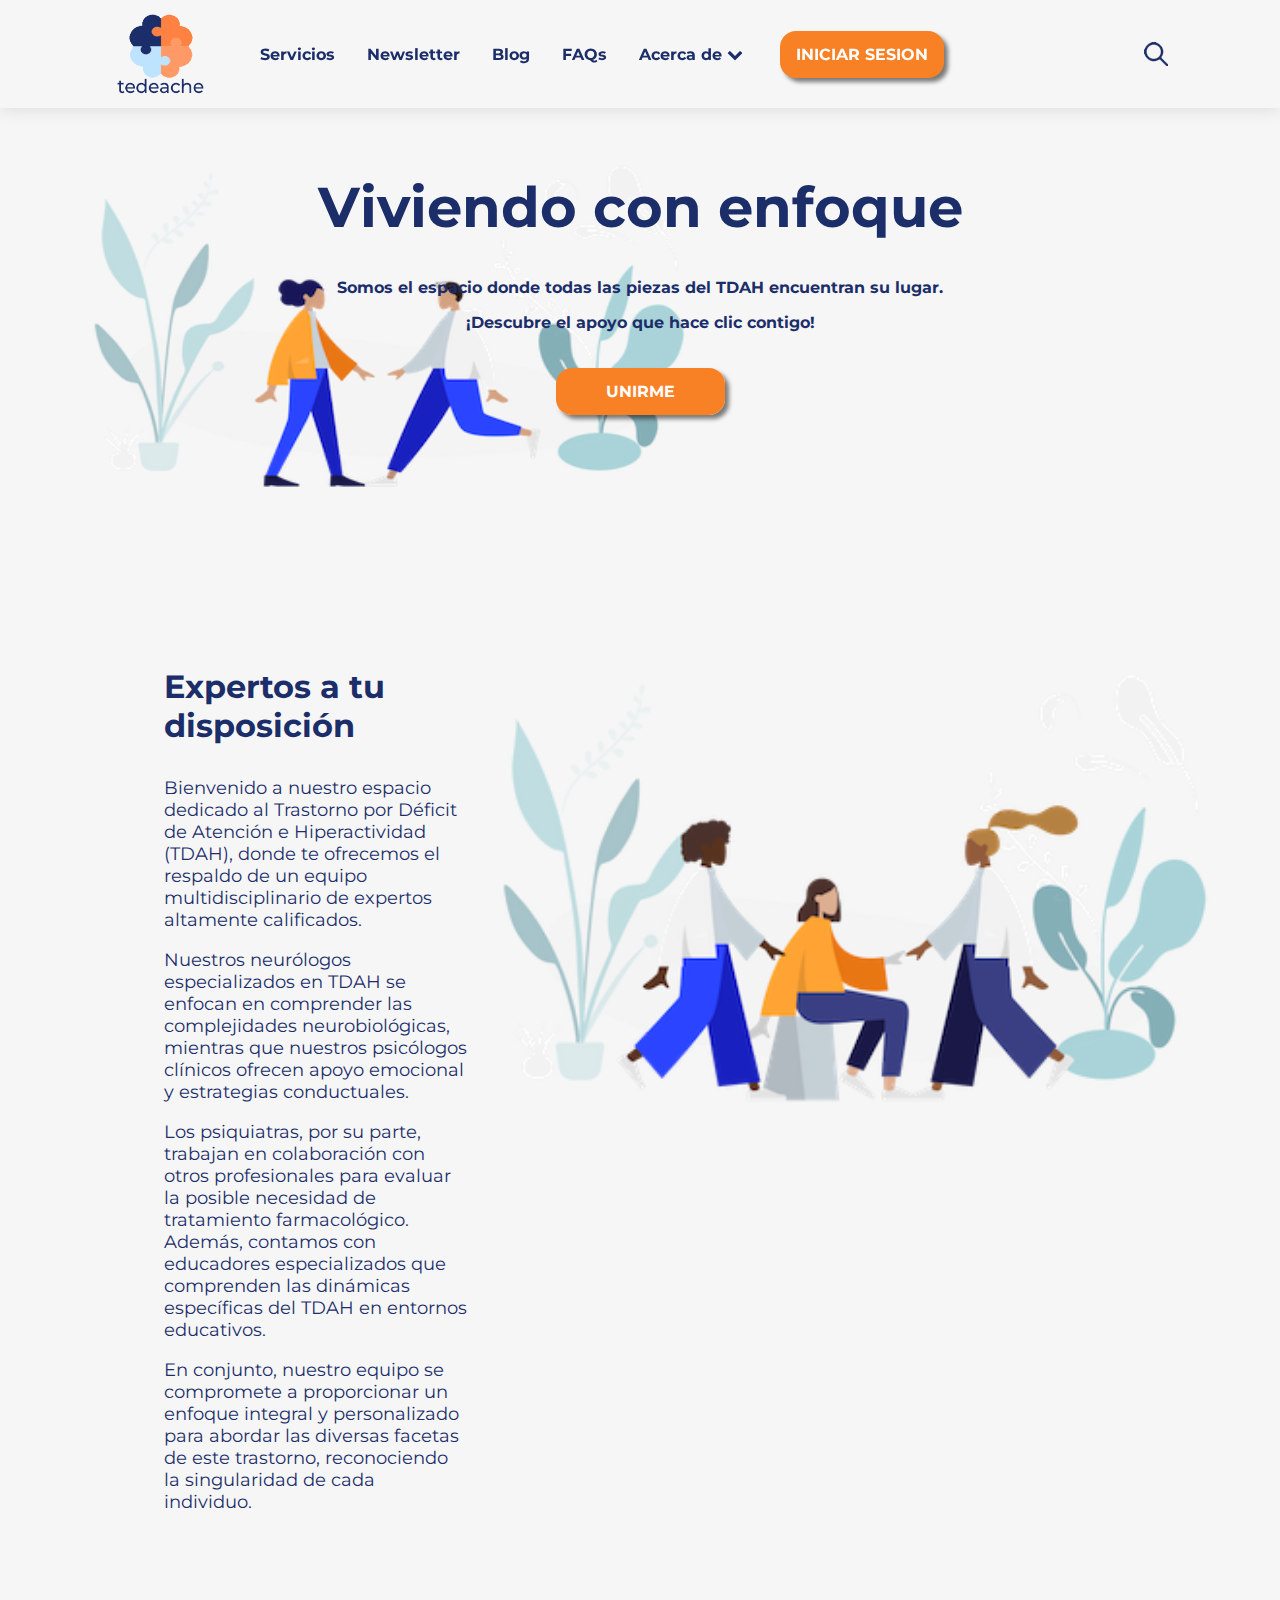
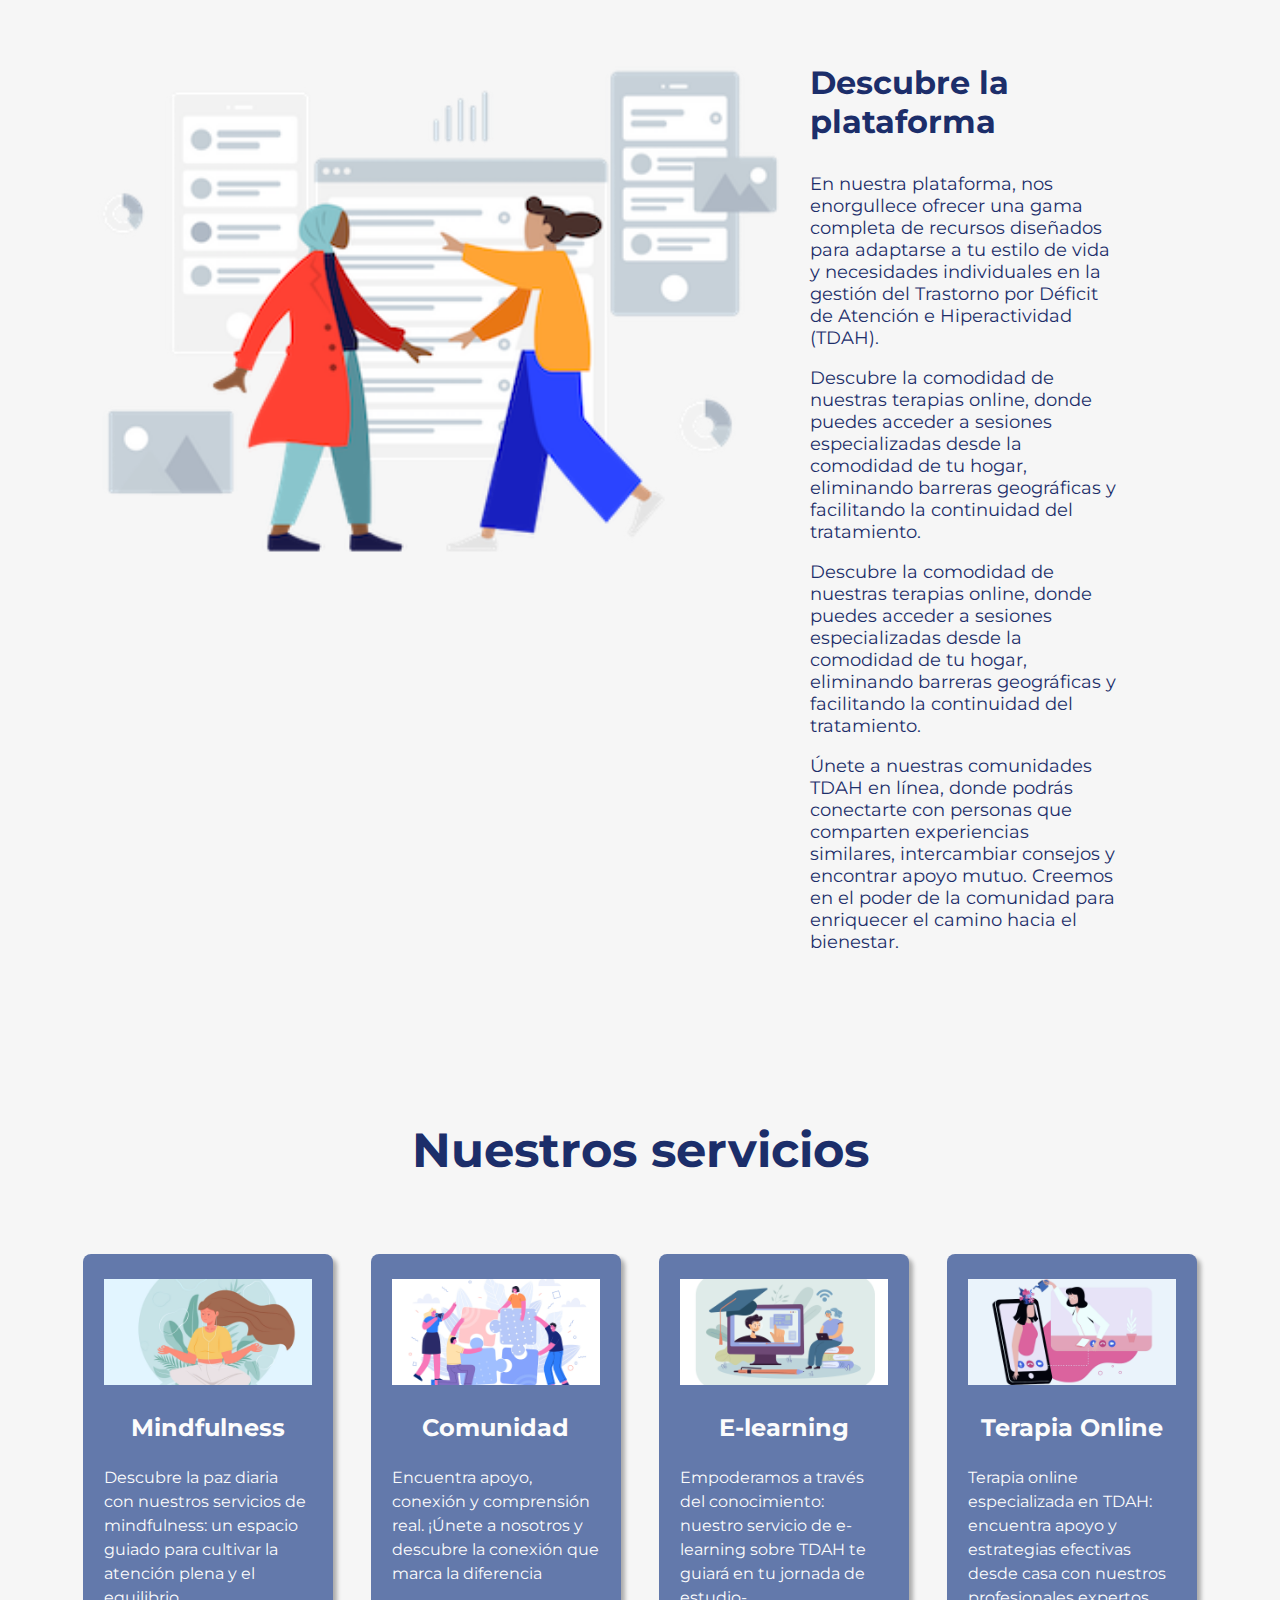
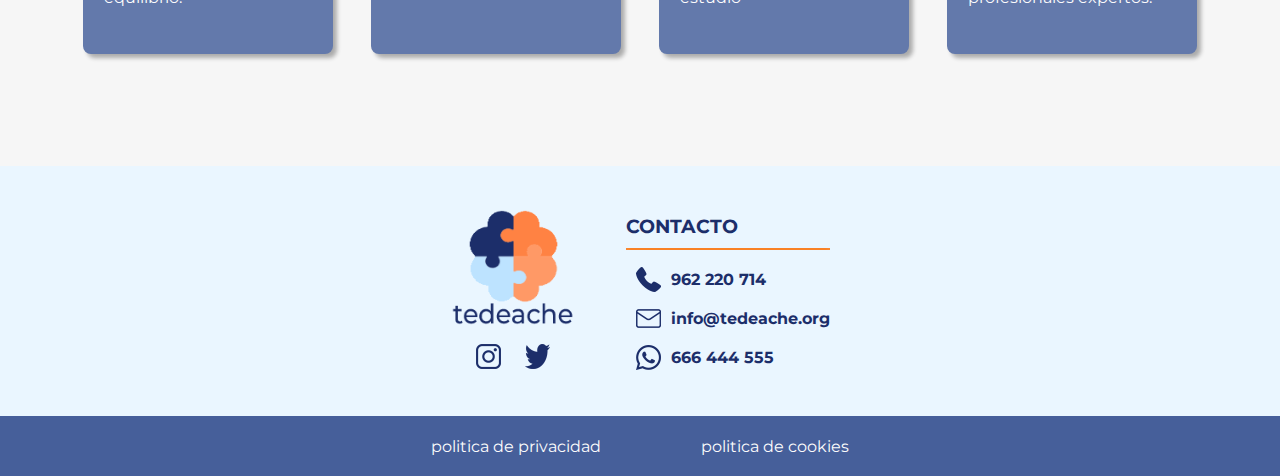
==== TDAH/index.html @ aace8c26 "Finished Index.html. Fixed minor issues in main.css" ====
<!DOCTYPE html>
<html lang="en">
  <head>
    <meta charset="UTF-8" />
    <meta name="viewport" content="width=device-width, initial-scale=1.0" />
    <link rel="stylesheet" href="css/main.css" />
    <link rel="stylesheet" href="css/index.css" />

    <link
      rel="stylesheet"
      href="https://cdnjs.cloudflare.com/ajax/libs/font-awesome/4.7.0/css/font-awesome.min.css"
    />
    <title>TEDEACHE - Viviendo con enfoque</title>
  </head>
  <body>
    <nav id="navbar">
      <a id="enlacelogo" href="/TDAH/index.html">
        <img id="logo" src="img/logo.png" alt=""
      /></a>
      <div id="menu">
        <ul>
          <li><a href="#">Servicios</a></li>
          <li><a href="#">Newsletter</a></li>
          <li><a href="#">Blog</a></li>
          <li><a href="#">FAQs</a></li>
          <li id="drop">
            <a href="">Acerca de <i class="fa fa-chevron-down"></i></a>
            <div id="dropcontenido">
              <a href="#">Nosotros</a>
              <a href="#">Equipo</a>
              <a href="#">Contacto</a>
              <a href="#">Legal</a>
            </div>
          </li>
        </ul>
      </div>
      <span id="loginbtn"><a href="login.html">INICIAR SESION</a></span>
      <img id="lupa" src="img/lupa.png" alt="lupa" />
    </nav>

    <section id="indexsection">
      <article id="hero">
        <div id="heroimg"><img src="img/hero.png" alt="" /></div>
        <div id="herotext">
          <h1 id="herotitle">Viviendo con enfoque</h1>
          <p>
            Somos el espacio donde todas las piezas del TDAH encuentran su
            lugar.
          </p>
          <p>¡Descubre el apoyo que hace clic contigo!</p>
        </div>
        <span id="signupbtn"><a href="signUp.html">UNIRME</a></span>
      </article>

      <article id="art1">
        <div id="art1text">
          <h3>Expertos a tu disposición</h3>
          <p>
            Bienvenido a nuestro espacio dedicado al Trastorno por Déficit de
            Atención e Hiperactividad (TDAH), donde te ofrecemos el respaldo de
            un equipo multidisciplinario de expertos altamente calificados.
          </p>

          <p>
            Nuestros neurólogos especializados en TDAH se enfocan en comprender
            las complejidades neurobiológicas, mientras que nuestros psicólogos
            clínicos ofrecen apoyo emocional y estrategias conductuales.
          </p>
          <p>
            Los psiquiatras, por su parte, trabajan en colaboración con otros
            profesionales para evaluar la posible necesidad de tratamiento
            farmacológico. Además, contamos con educadores especializados que
            comprenden las dinámicas específicas del TDAH en entornos
            educativos.
          </p>
          <p>
            En conjunto, nuestro equipo se compromete a proporcionar un enfoque
            integral y personalizado para abordar las diversas facetas de este
            trastorno, reconociendo la singularidad de cada individuo.
          </p>
        </div>
        <div id="art1img"><img src="img/index1.png" alt="img1" /></div>
      </article>

      <article id="art2">
        <div id="art2img"><img src="img/index2.png" alt="img2" /></div>
        <div id="art2text">
          <h3>Descubre la plataforma</h3>
          <p>
            En nuestra plataforma, nos enorgullece ofrecer una gama completa de
            recursos diseñados para adaptarse a tu estilo de vida y necesidades
            individuales en la gestión del Trastorno por Déficit de Atención e
            Hiperactividad (TDAH).
          </p>

          <p>
            Descubre la comodidad de nuestras terapias online, donde puedes
            acceder a sesiones especializadas desde la comodidad de tu hogar,
            eliminando barreras geográficas y facilitando la continuidad del
            tratamiento.
          </p>
          <p>
            Descubre la comodidad de nuestras terapias online, donde puedes
            acceder a sesiones especializadas desde la comodidad de tu hogar,
            eliminando barreras geográficas y facilitando la continuidad del
            tratamiento.
          </p>
          <p>
            Únete a nuestras comunidades TDAH en línea, donde podrás conectarte
            con personas que comparten experiencias similares, intercambiar
            consejos y encontrar apoyo mutuo. Creemos en el poder de la
            comunidad para enriquecer el camino hacia el bienestar.
          </p>
        </div>
      </article>

      <article id="services">
        <h1 id="cardsh1">Nuestros servicios</h1>
        <div id="servicecards">
          <div class="card">
            <img src="img/Card1.png" alt="" />
            <h3>Mindfulness</h3>
            <p>
              Descubre la paz diaria con nuestros servicios de mindfulness: un
              espacio guiado para cultivar la atención plena y el equilibrio.
            </p>
          </div>
          <div class="card">
            <img src="img/Card2.png" alt="" />
            <h3>Comunidad</h3>
            <p>
              Encuentra apoyo, conexión y comprensión real. ¡Únete a nosotros y
              descubre la conexión que marca la diferencia
            </p>
          </div>
          <div class="card">
            <img src="img/Card3.png" alt="" />
            <h3>E-learning</h3>
            <p>
              Empoderamos a través del conocimiento: nuestro servicio de
              e-learning sobre TDAH te guiará en tu jornada de estudio-
            </p>
          </div>
          <div class="card">
            <img src="img/Card4.png" alt="" />
            <h3>Terapia Online</h3>
            <p>
              Terapia online especializada en TDAH: encuentra apoyo y
              estrategias efectivas desde casa con nuestros profesionales
              expertos.
            </p>
          </div>
        </div>
      </article>
    </section>

    <footer>
      <div id="mainfooter">
        <div id="rrss">
          <a href="/TDAH/index.html">
            <img id="logors" src="img/logo.png" alt="logo"
          /></a>
          <div id="rscontainer">
            <a href="https://www.instagram.com/">
              <img id="rs" src="img/ig.png" alt="Instagram"
            /></a>
            <a href="https://twitter.com/">
              <img id="rs" src="img/tw.png" alt="Twitter"
            /></a>
          </div>
        </div>

        <div id="contacto">
          <h3>CONTACTO</h3>
          <img id="line" src="img/line.png" alt="line" />

          <div class="dataline">
            <img id="rs" src="img/tlf.png" alt="tlf" />
            <p>962 220 714</p>
          </div>
          <div class="dataline">
            <img id="rs" src="img/email.png" alt="email" />
            <p>info@tedeache.org</p>
          </div>
          <div class="dataline">
            <img id="rs" src="img/wa.png" alt="wa" />
            <p>666 444 555</p>
          </div>
        </div>
      </div>

      <div id="politicas">
        <a href="#">politica de privacidad</a>
        <a href="#">politica de cookies</a>
      </div>
    </footer>
  </body>
</html>
---- TDAH/css/main.css ----
@import url("https://fonts.googleapis.com/css2?family=Montserrat&display=swap");
:root {
  --maindarkblue: #1c2e6a;
  --mainorange: #f98125;
}
* {
  font-family: Montserrat, sans-serif;
}
body {
  background-color: #f6f6f6;
  height: 100vh;
  margin: auto;
  margin-top: 10px;
}

#navbar {
  width: 100%;
  height: fit-content;
  display: flex;
  align-items: center;
  position: fixed;
  top: 0;
  left: 0;
  right: 0;
  margin: auto;
  background-color: #f6f6f6;
  z-index: 100;
  box-shadow: 0px 2px 16px 0px rgba(0, 0, 0, 0.1);
}

#logo {
  width: 90px;
  height: 80px;
  margin-left: 100px;
  float: left;
}

#menu {
  position: relative;
  margin: auto;
}

#navbar ul {
  display: flex;
  flex-direction: row;
  align-items: center;
  list-style-type: none;
  margin: 0;
  padding: 10px;
  overflow: hidden;
}

#navbar a {
  display: block;
  color: var(--maindarkblue);
  font-weight: bold;
  text-align: center;
  padding: 14px 16px;
  text-decoration: none;
  border-radius: 16px;
}

#navbar a:not(#enlacelogo):hover {
  background-color: var(--maindarkblue);
  color: #fcfcfc;
  transition: background-color 0.2s ease, color 0.2s;

}

#dropcontenido {
  display: none;
  position: absolute;
  min-width: 160px;
  box-shadow: 0px 8px 8px 0px rgba(0, 0, 0, 0.2);
  background-color: #fcfcfc;
}

#dropcontenido a {
  float: none;
  color: var(--maindarkblue);
  padding: 12px 16px;
  text-decoration: none;
  display: block;
  text-align: left;
}

#dropcontenido a:hover {
  background-color: var(--maindarkblue);
  color: #fcfcfc;
  border-radius: 0;
}

#drop:hover #dropcontenido {
  display: block;
}

#drop:hover .fa-chevron-down {
  transform: scaleY(-1);
}
.fa-chevron-down {
  display: inline-block;
  align-items: center;
  transition: transform 0.3s ease;
}

.fa-chevron-down:hover {
  transform: scaleY(-1);
}

#loginbtn a {
  position: relative;
  margin-right: 200px;
  height: fit-content;
  background-color: var(--mainorange);
  color: #fcfcfc;
  border-radius: 16px;
  box-shadow: 4px 4px 4px 0px rgba(0, 0, 0, 0.5);
  transition: background-color 0.2s ease, color 0.2s ease;
}

#loginbtn a:hover {
  background-color: var(--maindarkblue);
  color: #fcfcfc;
  border-radius: 16px;
}

#lupa {
  float: right;
  margin-right: 112px;
}

footer {
  position: relative;
  bottom: 0;
  width: 100%;
  text-align: center;
  margin-top: 112px;
}
#mainfooter {
  display: flex;
  flex-direction: row;
  align-items: center;
  justify-content: center;
  height: 250px;
  background-color: #eaf6ff;
}

#line {
  width: 100%;
  height: 2px;
  margin-bottom: 10px;
}

#contacto {
  display: flex;
  flex-direction: column;
  text-align: left;
}

#contacto p,
#contacto h3 {
  margin: 10px 0;
  padding: 0;
  color: var(--maindarkblue);
  font-weight: bold;
}

.dataline {
  display: flex;
  align-items: center;
}

.dataline img {
  width: 25px;
  height: 25px;
  padding: 0 10px;
}

#rrss {
  display: flex;
  flex-direction: column;
  align-items: center;
  margin-right: 50px;
}

#logors {
  width: 125px;
  height: 115px;
}

#rscontainer img {
  width: 25px;
  height: 25px;
  margin-top: 15px;
  padding: 0 10px;
}

#politicas {
  height: 60px;
  display: flex;
  align-items: center;
  justify-content: center;
  background-color: #465f9a;
}

#politicas a {
  padding: 0 50px;
  text-decoration: none;
  color: #fcfcfc;
}
---- TDAH/css/index.css ----
:root {
  --maindarkblue: #1c2e6a;
  --mainorange: #f98125;
}

#indexsection {
  position: relative;
  margin: auto;
  width: 90%;
  display: flex;
  flex-direction: column;
  text-align: center;
}

/* --------------- HERO --------------- */

#hero {
  width: 100%;
  height: 375px;
  position: relative;
  top: 125px;
}

#heroimg {
  position: absolute;
  z-index: 1;
}

#heroimg img {
  width: 650px;
  height: 375px;
}

#herotitle {
  position: relative;
  z-index: 10;
}

#herotitle {
  color: var(--maindarkblue);
  font-size: 56px;
  z-index: 10;
}

#herotext {
  position: relative;
  color: var(--maindarkblue);
  font-size: 16px;
  font-weight: bold;
  z-index: 10;
  margin-bottom: 50px;
}

#signupbtn {
  margin-top: 150px;
  position: relative;
  z-index: 10;
}

#signupbtn a {
  height: fit-content;
  background-color: var(--mainorange);
  color: #fcfcfc;
  font-weight: bold;
  text-decoration: none;
  text-align: center;
  padding: 14px 50px;
  border-radius: 16px;
  box-shadow: 4px 4px 4px 0px rgba(0, 0, 0, 0.5);
  transition: background-color 0.2s ease, color 0.2s ease;
}

#signupbtn a:hover {
  background-color: var(--maindarkblue);
  color: #fcfcfc;
  border-radius: 16px;
}

/* --------------- ARTICLE 1 --------------- */

#art1 {
  margin-top: 250px;
  display: flex;
  flex-direction: row;
  height: fit-content;
}

#art1text {
  color: var(--maindarkblue);
  width: 35%;
  margin-left: 100px;
  text-align: left;
}

#art1text h3 {
  font-size: 32px;
}
#art1text p {
  font-size: 18px;
}
#art1img {
  width: 65%;
}
#art1img img {
  height: 550px;
}

/* --------------- ARTICLE 2 --------------- */

#art2 {
  margin-top: 100px;
  display: flex;
  flex-direction: row;
  height: fit-content;
}

#art2text {
  color: var(--maindarkblue);
  width: 35%;
  margin-right: 100px;
  text-align: left;
}

#art2text h3 {
  font-size: 32px;
}
#art2text p {
  font-size: 18px;
}
#art2img {
  width: 65%;
}
#art2img img {
  height: 550px;
}

/* --------------- SERVICE CARDS --------------- */


#cardsh1 {
  color: var(--maindarkblue);
  font-size: 48px;
  margin-top: 150px;
}

#servicecards {
  width: 100%;
  margin-top: 75px;
  display: flex;
  justify-content: space-around;
}

.card {
  width: 20%;
  height: 350px;
  background-color: #6379ab;
  border-radius: 8px;
  box-shadow: 4px 4px 4px 0px rgba(0, 0, 0, 0.3);
  padding: 25px 10px;
}

.card img {
  width: 90%;
}

#servicecards h3 {
  color: #fcfcfc;
  font-size: 24px;
}

#servicecards p {
  width: 90%;
  color: #fcfcfc;
  font-size: 16px;
  text-align: left;
  line-height: 1.5em;
  margin: auto;
}
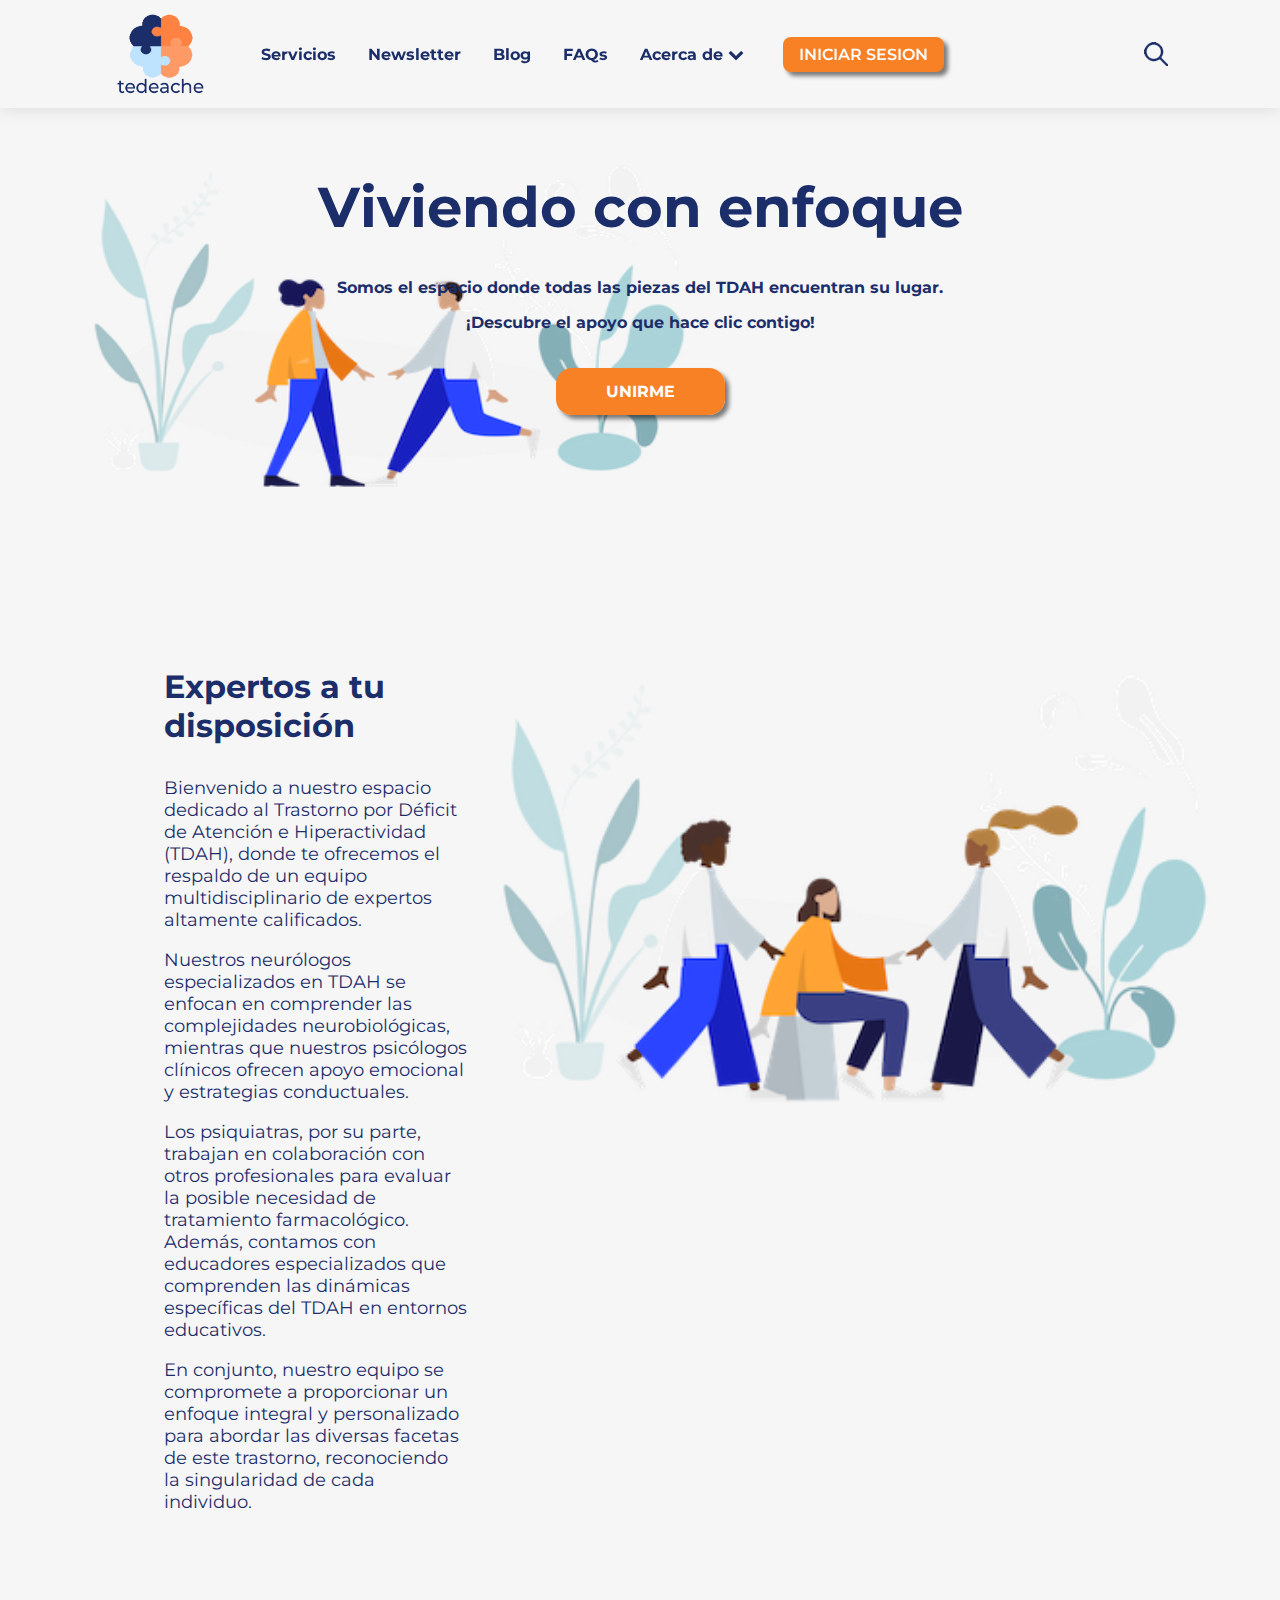
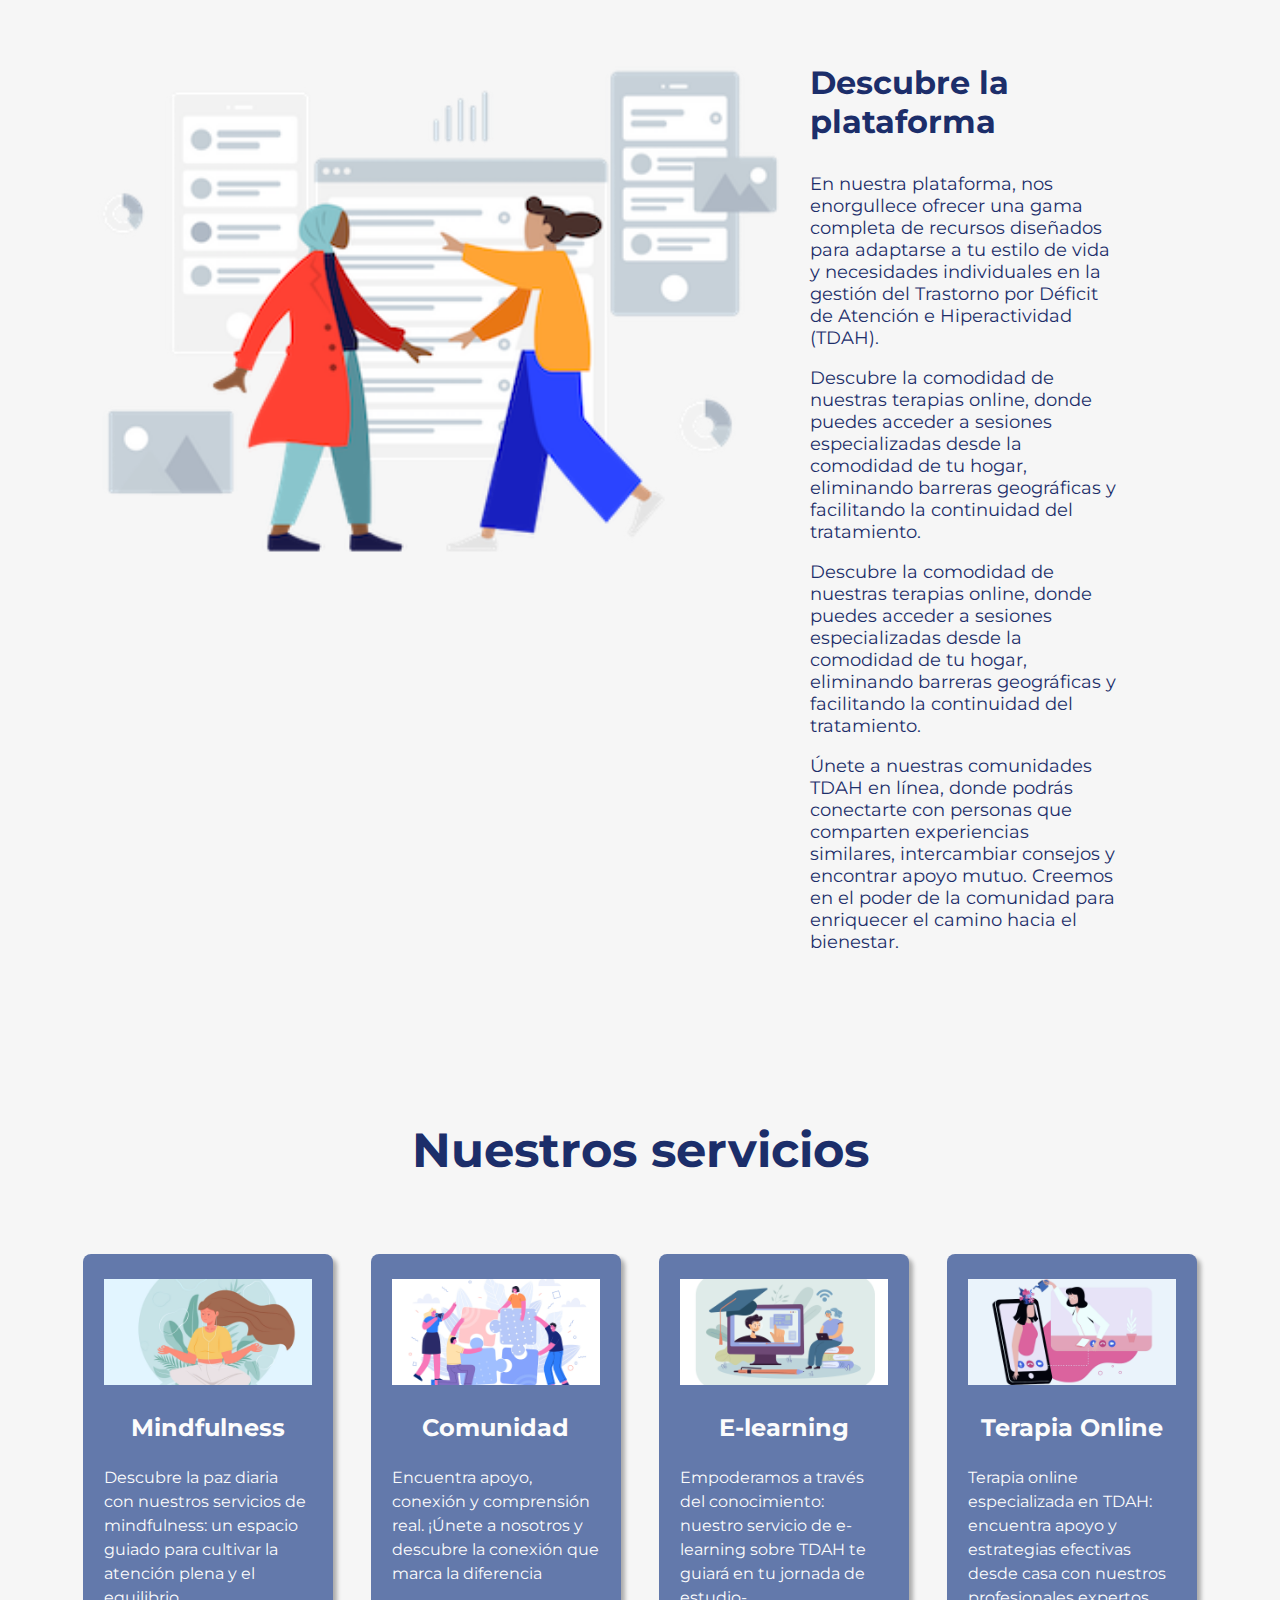
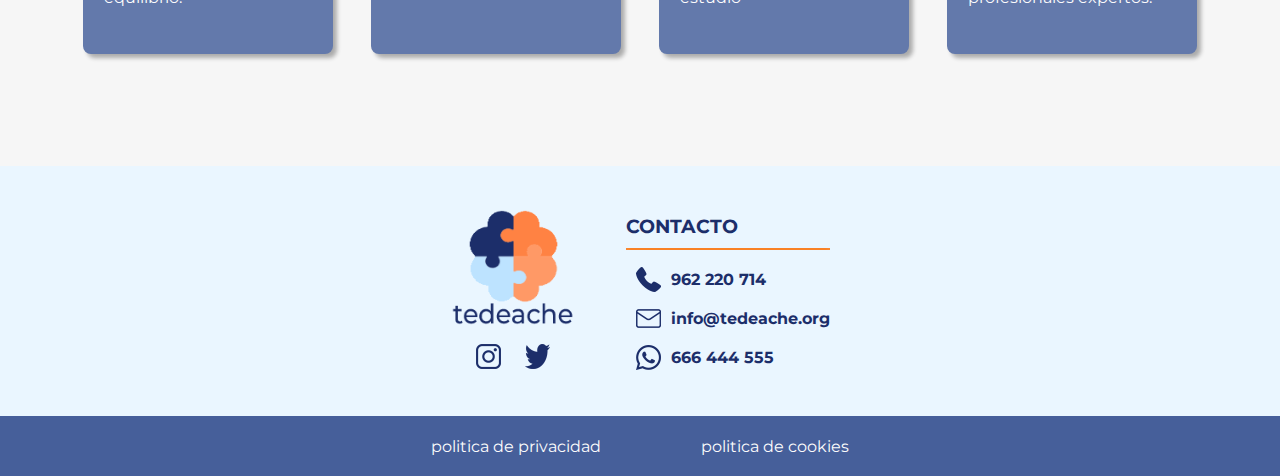
==== commit d7664ed1: "fixed errors" ====
--- a/TDAH/index.html
+++ b/TDAH/index.html
@@ -1,198 +1,194 @@
 <!DOCTYPE html>
 <html lang="en">
-  <head>
-    <meta charset="UTF-8" />
-    <meta name="viewport" content="width=device-width, initial-scale=1.0" />
-    <link rel="stylesheet" href="css/main.css" />
-    <link rel="stylesheet" href="css/index.css" />
 
-    <link
-      rel="stylesheet"
-      href="https://cdnjs.cloudflare.com/ajax/libs/font-awesome/4.7.0/css/font-awesome.min.css"
-    />
-    <title>TEDEACHE - Viviendo con enfoque</title>
-  </head>
-  <body>
-    <nav id="navbar">
-      <a id="enlacelogo" href="/TDAH/index.html">
-        <img id="logo" src="img/logo.png" alt=""
-      /></a>
-      <div id="menu">
-        <ul>
-          <li><a href="#">Servicios</a></li>
-          <li><a href="#">Newsletter</a></li>
-          <li><a href="#">Blog</a></li>
-          <li><a href="#">FAQs</a></li>
-          <li id="drop">
-            <a href="">Acerca de <i class="fa fa-chevron-down"></i></a>
-            <div id="dropcontenido">
-              <a href="#">Nosotros</a>
-              <a href="#">Equipo</a>
-              <a href="#">Contacto</a>
-              <a href="#">Legal</a>
-            </div>
-          </li>
-        </ul>
+<head>
+  <meta charset="UTF-8" />
+  <meta name="viewport" content="width=device-width, initial-scale=1.0" />
+  <link rel="stylesheet" href="css/main.css" />
+  <link rel="stylesheet" href="css/index.css" />
+
+  <link rel="stylesheet" href="https://cdnjs.cloudflare.com/ajax/libs/font-awesome/4.7.0/css/font-awesome.min.css" />
+  <title>TEDEACHE - Viviendo con enfoque</title>
+</head>
+
+<body>
+  <nav id="navbar">
+    <a id="enlacelogo" href="index.html">
+      <img id="logo" src="img/logo.png" alt="" /></a>
+    <div id="menu">
+      <ul>
+        <li><a href="servicios.html">Servicios</a></li>
+        <li><a href="#">Newsletter</a></li>
+        <li><a href="blog.html">Blog</a></li>
+        <li><a href="#">FAQs</a></li>
+        <li id="drop">
+          <a href="">Acerca de <i class="fa fa-chevron-down"></i></a>
+          <div id="dropcontenido">
+            <a href="#">Nosotros</a>
+            <a href="#">Equipo</a>
+            <a href="#">Contacto</a>
+            <a href="#">Legal</a>
+          </div>
+        </li>
+      </ul>
+    </div>
+    <span id="loginbtn"><a href="login.html">INICIAR SESION</a></span>
+    <img id="lupa" src="img/lupa.png" alt="lupa" />
+  </nav>
+
+  <section id="indexsection">
+    <article id="hero">
+      <div id="heroimg"><img src="img/hero.png" alt="" /></div>
+      <div id="herotext">
+        <h1 id="herotitle">Viviendo con enfoque</h1>
+        <p>
+          Somos el espacio donde todas las piezas del TDAH encuentran su
+          lugar.
+        </p>
+        <p>¡Descubre el apoyo que hace clic contigo!</p>
       </div>
-      <span id="loginbtn"><a href="login.html">INICIAR SESION</a></span>
-      <img id="lupa" src="img/lupa.png" alt="lupa" />
-    </nav>
+      <span id="signupbtn"><a href="signUp.html">UNIRME</a></span>
+    </article>
 
-    <section id="indexsection">
-      <article id="hero">
-        <div id="heroimg"><img src="img/hero.png" alt="" /></div>
-        <div id="herotext">
-          <h1 id="herotitle">Viviendo con enfoque</h1>
+    <article id="art1">
+      <div id="art1text">
+        <h3>Expertos a tu disposición</h3>
+        <p>
+          Bienvenido a nuestro espacio dedicado al Trastorno por Déficit de
+          Atención e Hiperactividad (TDAH), donde te ofrecemos el respaldo de
+          un equipo multidisciplinario de expertos altamente calificados.
+        </p>
+
+        <p>
+          Nuestros neurólogos especializados en TDAH se enfocan en comprender
+          las complejidades neurobiológicas, mientras que nuestros psicólogos
+          clínicos ofrecen apoyo emocional y estrategias conductuales.
+        </p>
+        <p>
+          Los psiquiatras, por su parte, trabajan en colaboración con otros
+          profesionales para evaluar la posible necesidad de tratamiento
+          farmacológico. Además, contamos con educadores especializados que
+          comprenden las dinámicas específicas del TDAH en entornos
+          educativos.
+        </p>
+        <p>
+          En conjunto, nuestro equipo se compromete a proporcionar un enfoque
+          integral y personalizado para abordar las diversas facetas de este
+          trastorno, reconociendo la singularidad de cada individuo.
+        </p>
+      </div>
+      <div id="art1img"><img src="img/index1.png" alt="img1" /></div>
+    </article>
+
+    <article id="art2">
+      <div id="art2img"><img src="img/index2.png" alt="img2" /></div>
+      <div id="art2text">
+        <h3>Descubre la plataforma</h3>
+        <p>
+          En nuestra plataforma, nos enorgullece ofrecer una gama completa de
+          recursos diseñados para adaptarse a tu estilo de vida y necesidades
+          individuales en la gestión del Trastorno por Déficit de Atención e
+          Hiperactividad (TDAH).
+        </p>
+
+        <p>
+          Descubre la comodidad de nuestras terapias online, donde puedes
+          acceder a sesiones especializadas desde la comodidad de tu hogar,
+          eliminando barreras geográficas y facilitando la continuidad del
+          tratamiento.
+        </p>
+        <p>
+          Descubre la comodidad de nuestras terapias online, donde puedes
+          acceder a sesiones especializadas desde la comodidad de tu hogar,
+          eliminando barreras geográficas y facilitando la continuidad del
+          tratamiento.
+        </p>
+        <p>
+          Únete a nuestras comunidades TDAH en línea, donde podrás conectarte
+          con personas que comparten experiencias similares, intercambiar
+          consejos y encontrar apoyo mutuo. Creemos en el poder de la
+          comunidad para enriquecer el camino hacia el bienestar.
+        </p>
+      </div>
+    </article>
+
+    <article id="services">
+      <h1 id="cardsh1">Nuestros servicios</h1>
+      <div id="servicecards">
+        <div class="card">
+          <img src="img/Card1.png" alt="" />
+          <h3>Mindfulness</h3>
           <p>
-            Somos el espacio donde todas las piezas del TDAH encuentran su
-            lugar.
-          </p>
-          <p>¡Descubre el apoyo que hace clic contigo!</p>
-        </div>
-        <span id="signupbtn"><a href="signUp.html">UNIRME</a></span>
-      </article>
-
-      <article id="art1">
-        <div id="art1text">
-          <h3>Expertos a tu disposición</h3>
-          <p>
-            Bienvenido a nuestro espacio dedicado al Trastorno por Déficit de
-            Atención e Hiperactividad (TDAH), donde te ofrecemos el respaldo de
-            un equipo multidisciplinario de expertos altamente calificados.
-          </p>
-
-          <p>
-            Nuestros neurólogos especializados en TDAH se enfocan en comprender
-            las complejidades neurobiológicas, mientras que nuestros psicólogos
-            clínicos ofrecen apoyo emocional y estrategias conductuales.
-          </p>
-          <p>
-            Los psiquiatras, por su parte, trabajan en colaboración con otros
-            profesionales para evaluar la posible necesidad de tratamiento
-            farmacológico. Además, contamos con educadores especializados que
-            comprenden las dinámicas específicas del TDAH en entornos
-            educativos.
-          </p>
-          <p>
-            En conjunto, nuestro equipo se compromete a proporcionar un enfoque
-            integral y personalizado para abordar las diversas facetas de este
-            trastorno, reconociendo la singularidad de cada individuo.
+            Descubre la paz diaria con nuestros servicios de mindfulness: un
+            espacio guiado para cultivar la atención plena y el equilibrio.
           </p>
         </div>
-        <div id="art1img"><img src="img/index1.png" alt="img1" /></div>
-      </article>
-
-      <article id="art2">
-        <div id="art2img"><img src="img/index2.png" alt="img2" /></div>
-        <div id="art2text">
-          <h3>Descubre la plataforma</h3>
+        <div class="card">
+          <img src="img/Card2.png" alt="" />
+          <h3>Comunidad</h3>
           <p>
-            En nuestra plataforma, nos enorgullece ofrecer una gama completa de
-            recursos diseñados para adaptarse a tu estilo de vida y necesidades
-            individuales en la gestión del Trastorno por Déficit de Atención e
-            Hiperactividad (TDAH).
-          </p>
-
-          <p>
-            Descubre la comodidad de nuestras terapias online, donde puedes
-            acceder a sesiones especializadas desde la comodidad de tu hogar,
-            eliminando barreras geográficas y facilitando la continuidad del
-            tratamiento.
-          </p>
-          <p>
-            Descubre la comodidad de nuestras terapias online, donde puedes
-            acceder a sesiones especializadas desde la comodidad de tu hogar,
-            eliminando barreras geográficas y facilitando la continuidad del
-            tratamiento.
-          </p>
-          <p>
-            Únete a nuestras comunidades TDAH en línea, donde podrás conectarte
-            con personas que comparten experiencias similares, intercambiar
-            consejos y encontrar apoyo mutuo. Creemos en el poder de la
-            comunidad para enriquecer el camino hacia el bienestar.
+            Encuentra apoyo, conexión y comprensión real. ¡Únete a nosotros y
+            descubre la conexión que marca la diferencia
           </p>
         </div>
-      </article>
+        <div class="card">
+          <img src="img/Card3.png" alt="" />
+          <h3>E-learning</h3>
+          <p>
+            Empoderamos a través del conocimiento: nuestro servicio de
+            e-learning sobre TDAH te guiará en tu jornada de estudio-
+          </p>
+        </div>
+        <div class="card">
+          <img src="img/Card4.png" alt="" />
+          <h3>Terapia Online</h3>
+          <p>
+            Terapia online especializada en TDAH: encuentra apoyo y
+            estrategias efectivas desde casa con nuestros profesionales
+            expertos.
+          </p>
+        </div>
+      </div>
+    </article>
+  </section>
 
-      <article id="services">
-        <h1 id="cardsh1">Nuestros servicios</h1>
-        <div id="servicecards">
-          <div class="card">
-            <img src="img/Card1.png" alt="" />
-            <h3>Mindfulness</h3>
-            <p>
-              Descubre la paz diaria con nuestros servicios de mindfulness: un
-              espacio guiado para cultivar la atención plena y el equilibrio.
-            </p>
-          </div>
-          <div class="card">
-            <img src="img/Card2.png" alt="" />
-            <h3>Comunidad</h3>
-            <p>
-              Encuentra apoyo, conexión y comprensión real. ¡Únete a nosotros y
-              descubre la conexión que marca la diferencia
-            </p>
-          </div>
-          <div class="card">
-            <img src="img/Card3.png" alt="" />
-            <h3>E-learning</h3>
-            <p>
-              Empoderamos a través del conocimiento: nuestro servicio de
-              e-learning sobre TDAH te guiará en tu jornada de estudio-
-            </p>
-          </div>
-          <div class="card">
-            <img src="img/Card4.png" alt="" />
-            <h3>Terapia Online</h3>
-            <p>
-              Terapia online especializada en TDAH: encuentra apoyo y
-              estrategias efectivas desde casa con nuestros profesionales
-              expertos.
-            </p>
-          </div>
-        </div>
-      </article>
-    </section>
-
-    <footer>
-      <div id="mainfooter">
-        <div id="rrss">
-          <a href="/TDAH/index.html">
-            <img id="logors" src="img/logo.png" alt="logo"
-          /></a>
-          <div id="rscontainer">
-            <a href="https://www.instagram.com/">
-              <img id="rs" src="img/ig.png" alt="Instagram"
-            /></a>
-            <a href="https://twitter.com/">
-              <img id="rs" src="img/tw.png" alt="Twitter"
-            /></a>
-          </div>
-        </div>
-
-        <div id="contacto">
-          <h3>CONTACTO</h3>
-          <img id="line" src="img/line.png" alt="line" />
-
-          <div class="dataline">
-            <img id="rs" src="img/tlf.png" alt="tlf" />
-            <p>962 220 714</p>
-          </div>
-          <div class="dataline">
-            <img id="rs" src="img/email.png" alt="email" />
-            <p>info@tedeache.org</p>
-          </div>
-          <div class="dataline">
-            <img id="rs" src="img/wa.png" alt="wa" />
-            <p>666 444 555</p>
-          </div>
+  <footer>
+    <div id="mainfooter">
+      <div id="rrss">
+        <a href="index.html">
+          <img id="logors" src="img/logo.png" alt="logo" /></a>
+        <div id="rscontainer">
+          <a href="https://www.instagram.com/">
+            <img id="rs" src="img/ig.png" alt="Instagram" /></a>
+          <a href="https://twitter.com/">
+            <img id="rs" src="img/tw.png" alt="Twitter" /></a>
         </div>
       </div>
 
-      <div id="politicas">
-        <a href="#">politica de privacidad</a>
-        <a href="#">politica de cookies</a>
+      <div id="contacto">
+        <h3>CONTACTO</h3>
+        <img id="line" src="img/line.png" alt="line" />
+
+        <div class="dataline">
+          <img id="rs" src="img/tlf.png" alt="tlf" />
+          <p>962 220 714</p>
+        </div>
+        <div class="dataline">
+          <img id="rs" src="img/email.png" alt="email" />
+          <p>info@tedeache.org</p>
+        </div>
+        <div class="dataline">
+          <img id="rs" src="img/wa.png" alt="wa" />
+          <p>666 444 555</p>
+        </div>
       </div>
-    </footer>
-  </body>
-</html>
+    </div>
+
+    <div id="politicas">
+      <a href="#">politica de privacidad</a>
+      <a href="#">politica de cookies</a>
+    </div>
+  </footer>
+</body>
+
+</html>--- a/TDAH/css/main.css
+++ b/TDAH/css/main.css
@@ -1,4 +1,4 @@
-@import url("https://fonts.googleapis.com/css2?family=Montserrat&display=swap");
+@import url("https://fonts.googleapis.com/css2?family=Montserrat:wght@100;200;300;500;600;700&family=Space+Grotesk:wght@300;500;600&display=swap");
 :root {
   --maindarkblue: #1c2e6a;
   --mainorange: #f98125;
@@ -64,7 +64,6 @@
   background-color: var(--maindarkblue);
   color: #fcfcfc;
   transition: background-color 0.2s ease, color 0.2s;
-
 }
 
 #dropcontenido {
@@ -113,15 +112,16 @@
   height: fit-content;
   background-color: var(--mainorange);
   color: #fcfcfc;
-  border-radius: 16px;
+  border-radius: 8px;
   box-shadow: 4px 4px 4px 0px rgba(0, 0, 0, 0.5);
   transition: background-color 0.2s ease, color 0.2s ease;
+  padding: 8px 16px;
+  font-weight: 600;
 }
 
 #loginbtn a:hover {
   background-color: var(--maindarkblue);
   color: #fcfcfc;
-  border-radius: 16px;
 }
 
 #lupa {
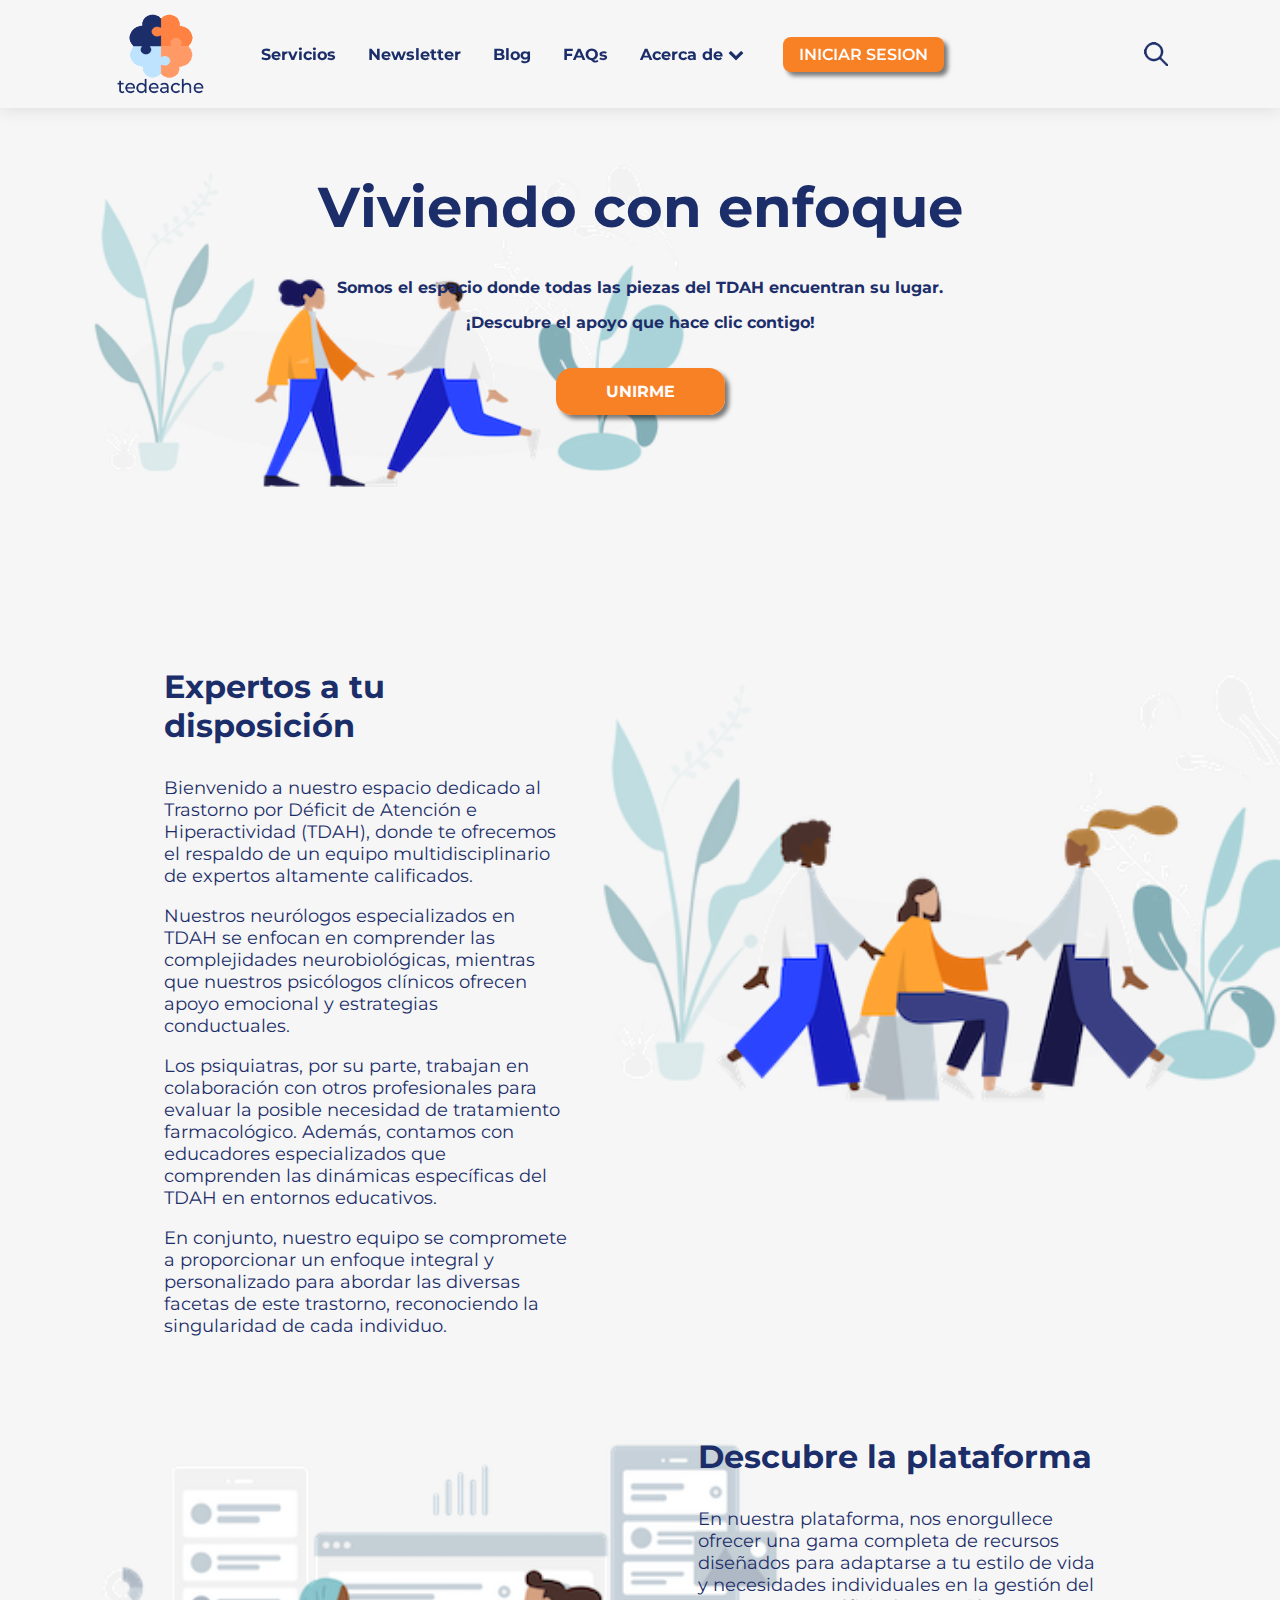
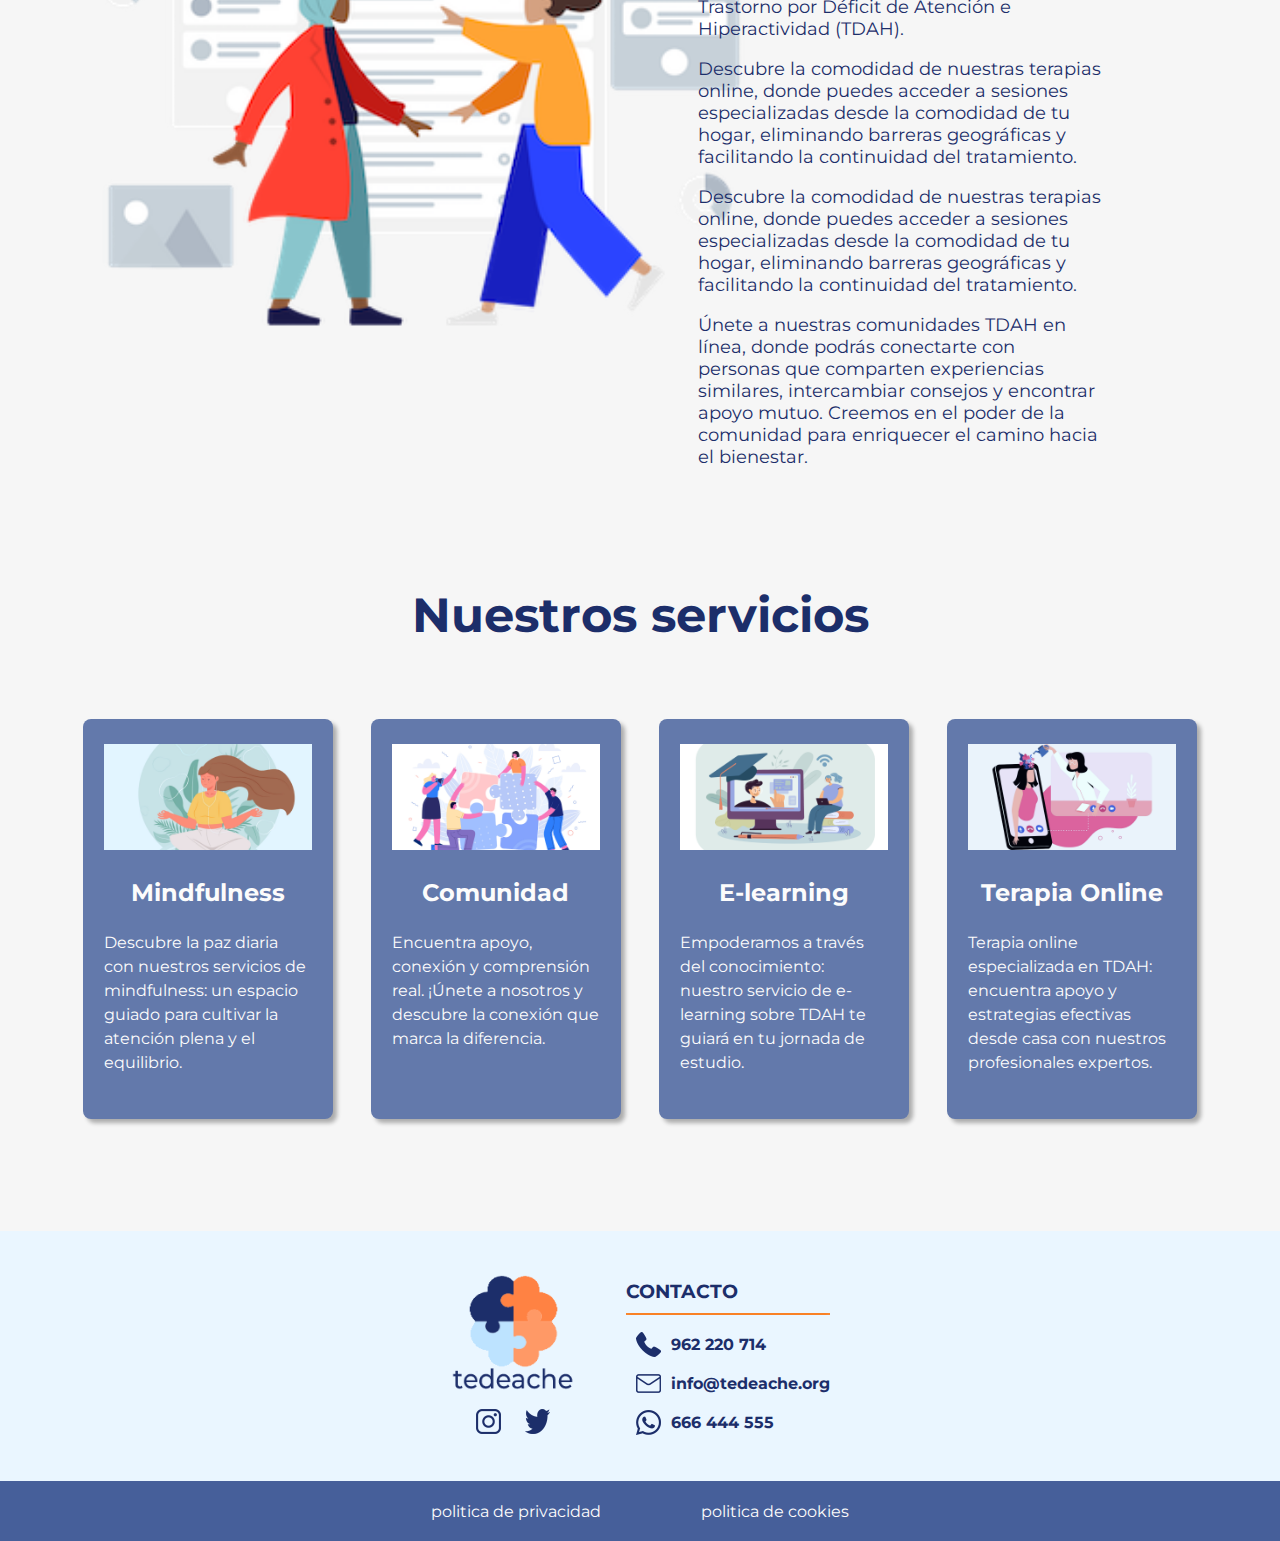
==== commit d6eba4f6: "Responsive index" ====
--- a/TDAH/index.html
+++ b/TDAH/index.html
@@ -1,194 +1,205 @@
 <!DOCTYPE html>
 <html lang="en">
-
-<head>
-  <meta charset="UTF-8" />
-  <meta name="viewport" content="width=device-width, initial-scale=1.0" />
-  <link rel="stylesheet" href="css/main.css" />
-  <link rel="stylesheet" href="css/index.css" />
-
-  <link rel="stylesheet" href="https://cdnjs.cloudflare.com/ajax/libs/font-awesome/4.7.0/css/font-awesome.min.css" />
-  <title>TEDEACHE - Viviendo con enfoque</title>
-</head>
-
-<body>
-  <nav id="navbar">
-    <a id="enlacelogo" href="index.html">
-      <img id="logo" src="img/logo.png" alt="" /></a>
-    <div id="menu">
-      <ul>
-        <li><a href="servicios.html">Servicios</a></li>
-        <li><a href="#">Newsletter</a></li>
-        <li><a href="blog.html">Blog</a></li>
-        <li><a href="#">FAQs</a></li>
-        <li id="drop">
-          <a href="">Acerca de <i class="fa fa-chevron-down"></i></a>
-          <div id="dropcontenido">
-            <a href="#">Nosotros</a>
-            <a href="#">Equipo</a>
-            <a href="#">Contacto</a>
-            <a href="#">Legal</a>
-          </div>
-        </li>
-      </ul>
-    </div>
-    <span id="loginbtn"><a href="login.html">INICIAR SESION</a></span>
-    <img id="lupa" src="img/lupa.png" alt="lupa" />
-  </nav>
-
-  <section id="indexsection">
-    <article id="hero">
-      <div id="heroimg"><img src="img/hero.png" alt="" /></div>
-      <div id="herotext">
-        <h1 id="herotitle">Viviendo con enfoque</h1>
-        <p>
-          Somos el espacio donde todas las piezas del TDAH encuentran su
-          lugar.
-        </p>
-        <p>¡Descubre el apoyo que hace clic contigo!</p>
+  <head>
+    <meta charset="UTF-8" />
+    <meta name="viewport" content="width=device-width, initial-scale=1.0" />
+    <link rel="stylesheet" href="css/main.css" />
+    <link rel="stylesheet" href="css/index.css" />
+
+    <link
+      rel="stylesheet"
+      href="https://cdnjs.cloudflare.com/ajax/libs/font-awesome/4.7.0/css/font-awesome.min.css"
+    />
+    <script src="js/readmore.js" defer></script>
+    <title>TEDEACHE - Viviendo con enfoque</title>
+  </head>
+
+  <body>
+   <nav id="navbar">
+      <a id="enlacelogo" href="index.html">
+        <img id="logo" src="img/logo.png" alt=""
+      /></a>
+      <div id="menu">
+        <ul>
+          <li><a href="servicios.html">Servicios</a></li>
+          <li><a href="#">Newsletter</a></li>
+          <li><a href="blog.html">Blog</a></li>
+          <li><a href="#">FAQs</a></li>
+          <li id="drop">
+            <a href="">Acerca de <i class="fa fa-chevron-down"></i></a>
+            <div id="dropcontenido">
+              <a href="#">Nosotros</a>
+              <a href="#">Equipo</a>
+              <a href="#">Contacto</a>
+              <a href="#">Legal</a>
+            </div>
+          </li>
+        </ul>
       </div>
-      <span id="signupbtn"><a href="signUp.html">UNIRME</a></span>
-    </article>
-
-    <article id="art1">
-      <div id="art1text">
-        <h3>Expertos a tu disposición</h3>
-        <p>
-          Bienvenido a nuestro espacio dedicado al Trastorno por Déficit de
-          Atención e Hiperactividad (TDAH), donde te ofrecemos el respaldo de
-          un equipo multidisciplinario de expertos altamente calificados.
-        </p>
-
-        <p>
-          Nuestros neurólogos especializados en TDAH se enfocan en comprender
-          las complejidades neurobiológicas, mientras que nuestros psicólogos
-          clínicos ofrecen apoyo emocional y estrategias conductuales.
-        </p>
-        <p>
-          Los psiquiatras, por su parte, trabajan en colaboración con otros
-          profesionales para evaluar la posible necesidad de tratamiento
-          farmacológico. Además, contamos con educadores especializados que
-          comprenden las dinámicas específicas del TDAH en entornos
-          educativos.
-        </p>
-        <p>
-          En conjunto, nuestro equipo se compromete a proporcionar un enfoque
-          integral y personalizado para abordar las diversas facetas de este
-          trastorno, reconociendo la singularidad de cada individuo.
-        </p>
+      <span id="loginbtn"><a href="login.html">INICIAR SESION</a></span>
+      <img id="lupa" src="img/lupa.png" alt="lupa" />
+    </nav>
+
+    <section id="indexsection">
+      <article id="hero">
+        <div id="heroimg"><img src="img/hero.png" alt="" /></div>
+        <div id="herotext">
+          <h1 id="herotitle">Viviendo con enfoque</h1>
+          <p>
+            Somos el espacio donde todas las piezas del TDAH encuentran su
+            lugar.
+          </p>
+          <p>¡Descubre el apoyo que hace clic contigo!</p>
+        </div>
+        <span id="signupbtn"><a href="signUp.html">UNIRME</a></span>
+      </article>
+
+      <article id="art1">
+        <div id="art1text">
+          <h3>Expertos a tu disposición</h3>
+          <p id="introText">
+            Bienvenido a nuestro espacio dedicado al Trastorno por Déficit de
+            Atención e Hiperactividad (TDAH), donde te ofrecemos el respaldo de
+            un equipo multidisciplinario de expertos altamente calificados.
+          </p>
+          <p id="fullText">
+            Nuestros neurólogos especializados en TDAH se enfocan en comprender
+            las complejidades neurobiológicas, mientras que nuestros psicólogos
+            clínicos ofrecen apoyo emocional y estrategias conductuales.
+          </p>
+          <p id="fullText">
+            Los psiquiatras, por su parte, trabajan en colaboración con otros
+            profesionales para evaluar la posible necesidad de tratamiento
+            farmacológico. Además, contamos con educadores especializados que
+            comprenden las dinámicas específicas del TDAH en entornos
+            educativos.
+          </p>
+          <p id="fullText">
+            En conjunto, nuestro equipo se compromete a proporcionar un enfoque
+            integral y personalizado para abordar las diversas facetas de este
+            trastorno, reconociendo la singularidad de cada individuo.
+          </p>
+          <button id="readMoreBtn">
+            LEER MÁS <i class="fa fa-chevron-down"></i>
+          </button>
+        </div>
+        <div id="art1img"><img src="img/index1.png" alt="img1" /></div>
+      </article>
+
+      <article id="art2">
+        <div id="art2img"><img src="img/index2.png" alt="img2" /></div>
+        <div id="art2text">
+          <h3>Descubre la plataforma</h3>
+          <p id="introText">
+            En nuestra plataforma, nos enorgullece ofrecer una gama completa de
+            recursos diseñados para adaptarse a tu estilo de vida y necesidades
+            individuales en la gestión del Trastorno por Déficit de Atención e
+            Hiperactividad (TDAH).
+          </p>
+
+          <p id="fullText">
+            Descubre la comodidad de nuestras terapias online, donde puedes
+            acceder a sesiones especializadas desde la comodidad de tu hogar,
+            eliminando barreras geográficas y facilitando la continuidad del
+            tratamiento.
+          </p>
+          <p id="fullText">
+            Descubre la comodidad de nuestras terapias online, donde puedes
+            acceder a sesiones especializadas desde la comodidad de tu hogar,
+            eliminando barreras geográficas y facilitando la continuidad del
+            tratamiento.
+          </p>
+          <p id="fullText">
+            Únete a nuestras comunidades TDAH en línea, donde podrás conectarte
+            con personas que comparten experiencias similares, intercambiar
+            consejos y encontrar apoyo mutuo. Creemos en el poder de la
+            comunidad para enriquecer el camino hacia el bienestar.
+          </p>
+          <button id="readMoreBtn">
+            LEER MÁS <i class="fa fa-chevron-down"></i>
+          </button>
+        </div>
+      </article>
+
+      <article id="services">
+        <h1 id="cardsh1">Nuestros servicios</h1>
+        <div id="servicecards">
+          <div class="card">
+            <img src="img/Card1.png" alt="" />
+            <h3>Mindfulness</h3>
+            <p>
+              Descubre la paz diaria con nuestros servicios de mindfulness: un
+              espacio guiado para cultivar la atención plena y el equilibrio.
+            </p>
+          </div>
+          <div class="card">
+            <img src="img/Card2.png" alt="" />
+            <h3>Comunidad</h3>
+            <p>
+              Encuentra apoyo, conexión y comprensión real. ¡Únete a nosotros y
+              descubre la conexión que marca la diferencia.
+            </p>
+          </div>
+          <div class="card">
+            <img src="img/Card3.png" alt="" />
+            <h3>E-learning</h3>
+            <p>
+              Empoderamos a través del conocimiento: nuestro servicio de
+              e-learning sobre TDAH te guiará en tu jornada de estudio.
+            </p>
+          </div>
+          <div class="card">
+            <img src="img/Card4.png" alt="" />
+            <h3>Terapia Online</h3>
+            <p>
+              Terapia online especializada en TDAH: encuentra apoyo y
+              estrategias efectivas desde casa con nuestros profesionales
+              expertos.
+            </p>
+          </div>
+        </div>
+      </article>
+    </section>
+
+    <footer>
+      <div id="mainfooter">
+        <div id="rrss">
+          <a href="index.html">
+            <img id="logors" src="img/logo.png" alt="logo"
+          /></a>
+          <div id="rscontainer">
+            <a href="https://www.instagram.com/">
+              <img id="rs" src="img/ig.png" alt="Instagram"
+            /></a>
+            <a href="https://twitter.com/">
+              <img id="rs" src="img/tw.png" alt="Twitter"
+            /></a>
+          </div>
+        </div>
+
+        <div id="contacto">
+          <h3>CONTACTO</h3>
+          <img id="line" src="img/line.png" alt="line" />
+
+          <div class="dataline">
+            <img id="rs" src="img/tlf.png" alt="tlf" />
+            <p>962 220 714</p>
+          </div>
+          <div class="dataline">
+            <img id="rs" src="img/email.png" alt="email" />
+            <p>info@tedeache.org</p>
+          </div>
+          <div class="dataline">
+            <img id="rs" src="img/wa.png" alt="wa" />
+            <p>666 444 555</p>
+          </div>
+        </div>
       </div>
-      <div id="art1img"><img src="img/index1.png" alt="img1" /></div>
-    </article>
-
-    <article id="art2">
-      <div id="art2img"><img src="img/index2.png" alt="img2" /></div>
-      <div id="art2text">
-        <h3>Descubre la plataforma</h3>
-        <p>
-          En nuestra plataforma, nos enorgullece ofrecer una gama completa de
-          recursos diseñados para adaptarse a tu estilo de vida y necesidades
-          individuales en la gestión del Trastorno por Déficit de Atención e
-          Hiperactividad (TDAH).
-        </p>
-
-        <p>
-          Descubre la comodidad de nuestras terapias online, donde puedes
-          acceder a sesiones especializadas desde la comodidad de tu hogar,
-          eliminando barreras geográficas y facilitando la continuidad del
-          tratamiento.
-        </p>
-        <p>
-          Descubre la comodidad de nuestras terapias online, donde puedes
-          acceder a sesiones especializadas desde la comodidad de tu hogar,
-          eliminando barreras geográficas y facilitando la continuidad del
-          tratamiento.
-        </p>
-        <p>
-          Únete a nuestras comunidades TDAH en línea, donde podrás conectarte
-          con personas que comparten experiencias similares, intercambiar
-          consejos y encontrar apoyo mutuo. Creemos en el poder de la
-          comunidad para enriquecer el camino hacia el bienestar.
-        </p>
+
+      <div id="politicas">
+        <a href="#">politica de privacidad</a>
+        <a href="#">politica de cookies</a>
       </div>
-    </article>
-
-    <article id="services">
-      <h1 id="cardsh1">Nuestros servicios</h1>
-      <div id="servicecards">
-        <div class="card">
-          <img src="img/Card1.png" alt="" />
-          <h3>Mindfulness</h3>
-          <p>
-            Descubre la paz diaria con nuestros servicios de mindfulness: un
-            espacio guiado para cultivar la atención plena y el equilibrio.
-          </p>
-        </div>
-        <div class="card">
-          <img src="img/Card2.png" alt="" />
-          <h3>Comunidad</h3>
-          <p>
-            Encuentra apoyo, conexión y comprensión real. ¡Únete a nosotros y
-            descubre la conexión que marca la diferencia
-          </p>
-        </div>
-        <div class="card">
-          <img src="img/Card3.png" alt="" />
-          <h3>E-learning</h3>
-          <p>
-            Empoderamos a través del conocimiento: nuestro servicio de
-            e-learning sobre TDAH te guiará en tu jornada de estudio-
-          </p>
-        </div>
-        <div class="card">
-          <img src="img/Card4.png" alt="" />
-          <h3>Terapia Online</h3>
-          <p>
-            Terapia online especializada en TDAH: encuentra apoyo y
-            estrategias efectivas desde casa con nuestros profesionales
-            expertos.
-          </p>
-        </div>
-      </div>
-    </article>
-  </section>
-
-  <footer>
-    <div id="mainfooter">
-      <div id="rrss">
-        <a href="index.html">
-          <img id="logors" src="img/logo.png" alt="logo" /></a>
-        <div id="rscontainer">
-          <a href="https://www.instagram.com/">
-            <img id="rs" src="img/ig.png" alt="Instagram" /></a>
-          <a href="https://twitter.com/">
-            <img id="rs" src="img/tw.png" alt="Twitter" /></a>
-        </div>
-      </div>
-
-      <div id="contacto">
-        <h3>CONTACTO</h3>
-        <img id="line" src="img/line.png" alt="line" />
-
-        <div class="dataline">
-          <img id="rs" src="img/tlf.png" alt="tlf" />
-          <p>962 220 714</p>
-        </div>
-        <div class="dataline">
-          <img id="rs" src="img/email.png" alt="email" />
-          <p>info@tedeache.org</p>
-        </div>
-        <div class="dataline">
-          <img id="rs" src="img/wa.png" alt="wa" />
-          <p>666 444 555</p>
-        </div>
-      </div>
-    </div>
-
-    <div id="politicas">
-      <a href="#">politica de privacidad</a>
-      <a href="#">politica de cookies</a>
-    </div>
-  </footer>
-</body>
-
-</html>+    </footer>
+  </body>
+</html>
--- a/TDAH/css/main.css
+++ b/TDAH/css/main.css
@@ -12,6 +12,8 @@
   margin: auto;
   margin-top: 10px;
 }
+
+/* ============== NAVBAR ============== */
 
 #navbar {
   width: 100%;
@@ -51,19 +53,33 @@
 }
 
 #navbar a {
-  display: block;
+  display: inline-block;
+  position: relative;
   color: var(--maindarkblue);
   font-weight: bold;
   text-align: center;
   padding: 14px 16px;
   text-decoration: none;
-  border-radius: 16px;
-}
-
-#navbar a:not(#enlacelogo):hover {
-  background-color: var(--maindarkblue);
-  color: #fcfcfc;
-  transition: background-color 0.2s ease, color 0.2s;
+  border-radius: 8px;
+}
+
+#navbar a::after {
+  content: "";
+  position: absolute;
+  left: 0;
+  bottom: 0;
+  width: 0%;
+  height: 2px;
+  background-color: var(--mainorange);
+  transition: width 0.3s ease;
+}
+
+#navbar a:not(#enlacelogo):hover::after {
+  width: 100%;
+}
+
+#navbar #loginbtn a::after {
+  width: 0% !important; 
 }
 
 #dropcontenido {
@@ -84,9 +100,9 @@
 }
 
 #dropcontenido a:hover {
-  background-color: var(--maindarkblue);
-  color: #fcfcfc;
-  border-radius: 0;
+  background-color: transparent;
+  color: var(--maindarkblue);
+  border-radius: 8px;
 }
 
 #drop:hover #dropcontenido {
@@ -129,6 +145,8 @@
   margin-right: 112px;
 }
 
+/* ============== FOOTER ============== */
+
 footer {
   position: relative;
   bottom: 0;
@@ -208,3 +226,11 @@
   text-decoration: none;
   color: #fcfcfc;
 }
+
+
+/* ============== RESPONSIVE ============== */
+
+
+
+
+
--- a/TDAH/css/index.css
+++ b/TDAH/css/index.css
@@ -80,8 +80,10 @@
 
 #art1 {
   margin-top: 250px;
+  margin-bottom: 50px;
   display: flex;
   flex-direction: row;
+  flex-wrap: wrap;
   height: fit-content;
 }
 
@@ -99,18 +101,41 @@
   font-size: 18px;
 }
 #art1img {
-  width: 65%;
+  width: 55%;
 }
 #art1img img {
   height: 550px;
 }
 
+#readMoreBtn {
+  background-color: #f6f6f6;
+  color: var(--mainorange);
+  font-weight: 600;
+  font-size: 16px;
+  border: none;
+  cursor: pointer;
+  display: none;
+}
+
+#readMoreBtn:hover .fa-chevron-down {
+  transform: scaleY(-1);
+}
+.fa-chevron-down {
+  display: inline-block;
+  align-items: center;
+  transition: transform 0.3s ease;
+}
+
+.fa-chevron-down:hover {
+  transform: scaleY(-1);
+}
+
 /* --------------- ARTICLE 2 --------------- */
 
 #art2 {
-  margin-top: 100px;
   display: flex;
   flex-direction: row;
+  flex-wrap: wrap-reverse;
   height: fit-content;
 }
 
@@ -128,7 +153,7 @@
   font-size: 18px;
 }
 #art2img {
-  width: 65%;
+  width: 55%;
 }
 #art2img img {
   height: 550px;
@@ -136,11 +161,10 @@
 
 /* --------------- SERVICE CARDS --------------- */
 
-
 #cardsh1 {
   color: var(--maindarkblue);
   font-size: 48px;
-  margin-top: 150px;
+  margin-top: 100px;
 }
 
 #servicecards {
@@ -176,3 +200,94 @@
   line-height: 1.5em;
   margin: auto;
 }
+
+/* --------------- MEDIA QUERYS --------------- */
+
+@media only screen and (max-width: 600px) {
+  body {
+    width: 100vw;
+    overflow-x: hidden;
+  }
+
+  #herotitle {
+    margin: 0 auto;
+    font-size: 32px;
+  }
+
+  #herotext {
+    font-size: 12px;
+    margin-bottom: 50px;
+  }
+
+  #heroimg img {
+    position: relative;
+    width: 100%;
+    height: auto;
+    top: 125px;
+  }
+
+  #fullText {
+    display: none;
+  }
+  #art1,
+  #art2 {
+    display: flex;
+    width: 100%;
+    justify-content: center;
+  }
+
+  #art1text,
+  #art2text {
+    width: 90%;
+    margin: 0;
+  }
+
+  #art1img img,
+  #art2img img {
+    width: 90%;
+    height: auto;
+    margin: 0;
+  }
+  #art1text h3,
+  #art2text h3 {
+    font-size: 24px;
+  }
+
+  #readMoreBtn {
+    display: block;
+    margin: 0;
+  }
+  #services h1 {
+    font-size: 32px;
+  }
+  #servicecards {
+    margin-top: 75px;
+    overflow-x: scroll;
+  }
+
+  .card {
+    min-width: 250px;
+    margin: 0 20px;
+    flex-shrink: 0;
+  }
+
+  .card h3 {
+    color: #fcfcfc;
+    font-size: 24px;
+  }
+
+  .card p {
+    width: 90%;
+    color: #fcfcfc;
+    font-size: 16px;
+    text-align: left;
+  }
+
+  .card p {
+    white-space: normal;
+  }
+}
+
+@media only screen and (min-width: 601px) and (max-width: 1600px) {
+  
+}
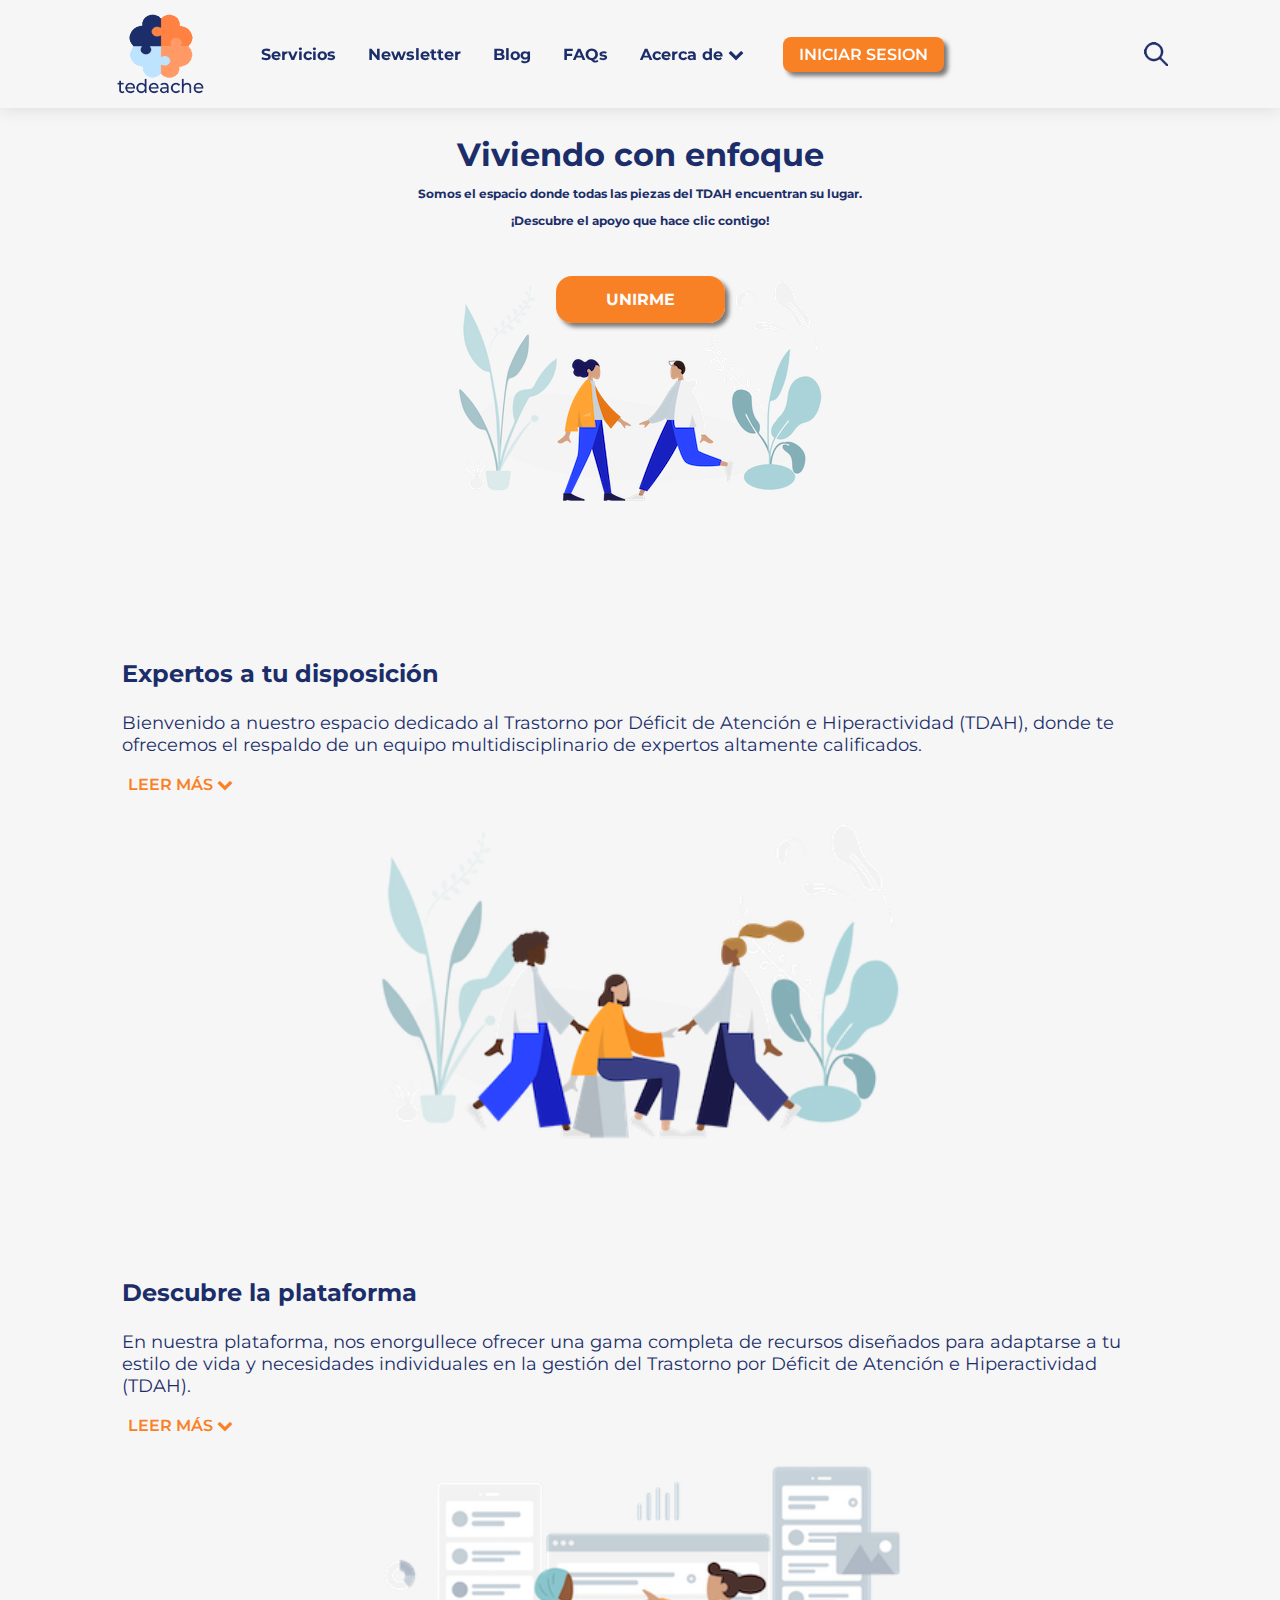
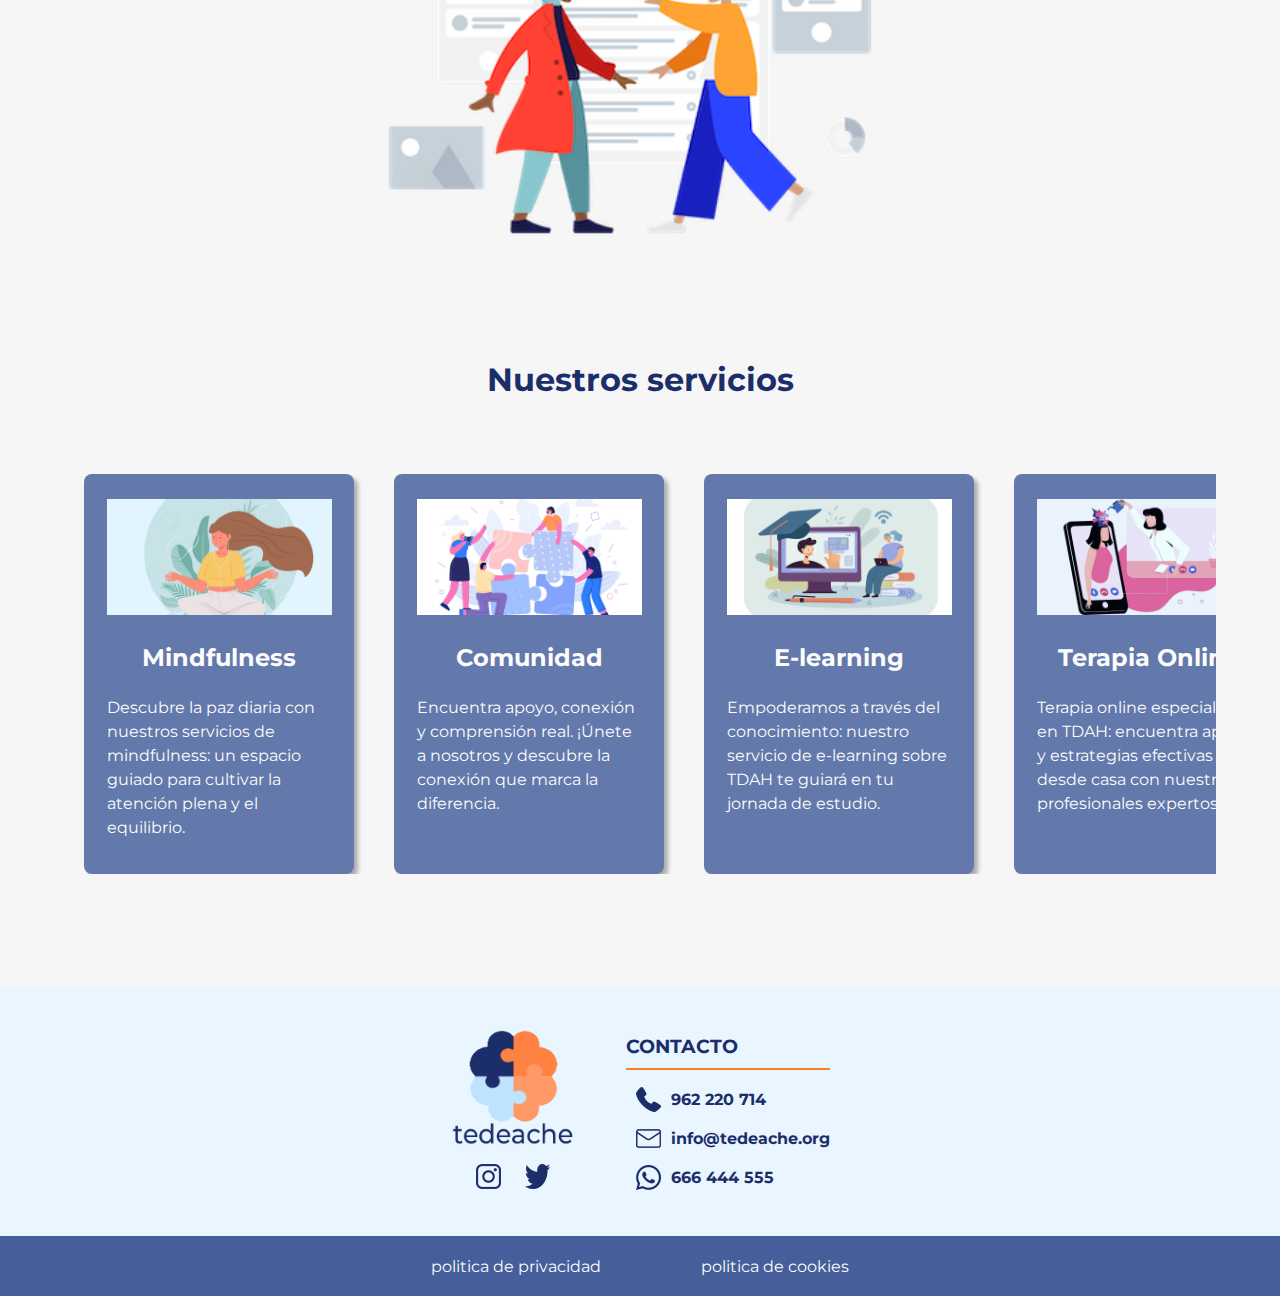
==== commit c51bb584: "Responsive index finished" ====
--- a/TDAH/index.html
+++ b/TDAH/index.html
@@ -10,7 +10,7 @@
       rel="stylesheet"
       href="https://cdnjs.cloudflare.com/ajax/libs/font-awesome/4.7.0/css/font-awesome.min.css"
     />
-    <script src="js/readmore.js" defer></script>
+   
     <title>TEDEACHE - Viviendo con enfoque</title>
   </head>
 
--- a/TDAH/css/index.css
+++ b/TDAH/css/index.css
@@ -19,6 +19,8 @@
   height: 375px;
   position: relative;
   top: 125px;
+  display: flex;
+  flex-direction: column;
 }
 
 #heroimg {
@@ -52,7 +54,7 @@
 }
 
 #signupbtn {
-  margin-top: 150px;
+  margin-top: 50px;
   position: relative;
   z-index: 10;
 }
@@ -98,13 +100,15 @@
   font-size: 32px;
 }
 #art1text p {
+  width: 100%;
   font-size: 18px;
 }
 #art1img {
   width: 55%;
 }
 #art1img img {
-  height: 550px;
+  width: 100%;
+  height: auto;
 }
 
 #readMoreBtn {
@@ -150,13 +154,17 @@
   font-size: 32px;
 }
 #art2text p {
+  width: 100%;
   font-size: 18px;
 }
+
 #art2img {
   width: 55%;
 }
+
 #art2img img {
-  height: 550px;
+  width: 100%;
+  height: aut;
 }
 
 /* --------------- SERVICE CARDS --------------- */
@@ -203,12 +211,7 @@
 
 /* --------------- MEDIA QUERYS --------------- */
 
-@media only screen and (max-width: 600px) {
-  body {
-    width: 100vw;
-    overflow-x: hidden;
-  }
-
+@media only screen and (min-width: 375px) and (max-width: 600px) {
   #herotitle {
     margin: 0 auto;
     font-size: 32px;
@@ -217,6 +220,82 @@
   #herotext {
     font-size: 12px;
     margin-bottom: 50px;
+  }
+
+  #heroimg img {
+    position: relative;
+    width: 100%;
+    height: auto;
+    top: 150px;
+  }
+
+  #signupbtn {
+    margin-top: 0px;
+  }
+
+  #fullText {
+    display: none;
+  }
+
+  #art1,
+  #art2 {
+    justify-content: center;
+  }
+
+  #art1text,
+  #art2text {
+    width: 90%;
+    margin: 0;
+  }
+
+  #art1text h3,
+  #art2text h3 {
+    font-size: 24px;
+  }
+
+  #readMoreBtn {
+    display: block;
+    margin: 0;
+  }
+
+  #services h1 {
+    font-size: 32px;
+  }
+  
+  #servicecards {
+    margin-top: 75px;
+    justify-content: start;
+    overflow-x: scroll;
+  }
+
+  .card {
+    min-width: 250px;
+    margin: 0 20px;
+    flex-shrink: 0;
+  }
+
+  .card h3 {
+    color: #fcfcfc;
+    font-size: 24px;
+  }
+
+  .card p {
+    white-space: normal;
+  }
+}
+
+@media only screen and (min-width: 601px) and (max-width: 1300px) {
+
+  #hero {
+    align-items: center;
+  }
+  #herotitle {
+    margin: 0 auto;
+    font-size: 32px;
+  }
+
+  #herotext {
+    font-size: 12px;
   }
 
   #heroimg img {
@@ -224,11 +303,18 @@
     width: 100%;
     height: auto;
     top: 125px;
+    margin: 0 auto;
+  }
+
+  #signupbtn {
+    margin-top: 0px;
+    z-index: 10;
   }
 
   #fullText {
     display: none;
   }
+
   #art1,
   #art2 {
     display: flex;
@@ -248,6 +334,7 @@
     height: auto;
     margin: 0;
   }
+
   #art1text h3,
   #art2text h3 {
     font-size: 24px;
@@ -257,11 +344,14 @@
     display: block;
     margin: 0;
   }
+
   #services h1 {
     font-size: 32px;
   }
+
   #servicecards {
     margin-top: 75px;
+    justify-content: start;
     overflow-x: scroll;
   }
 
@@ -275,19 +365,4 @@
     color: #fcfcfc;
     font-size: 24px;
   }
-
-  .card p {
-    width: 90%;
-    color: #fcfcfc;
-    font-size: 16px;
-    text-align: left;
-  }
-
-  .card p {
-    white-space: normal;
-  }
-}
-
-@media only screen and (min-width: 601px) and (max-width: 1600px) {
-  
-}
+}
